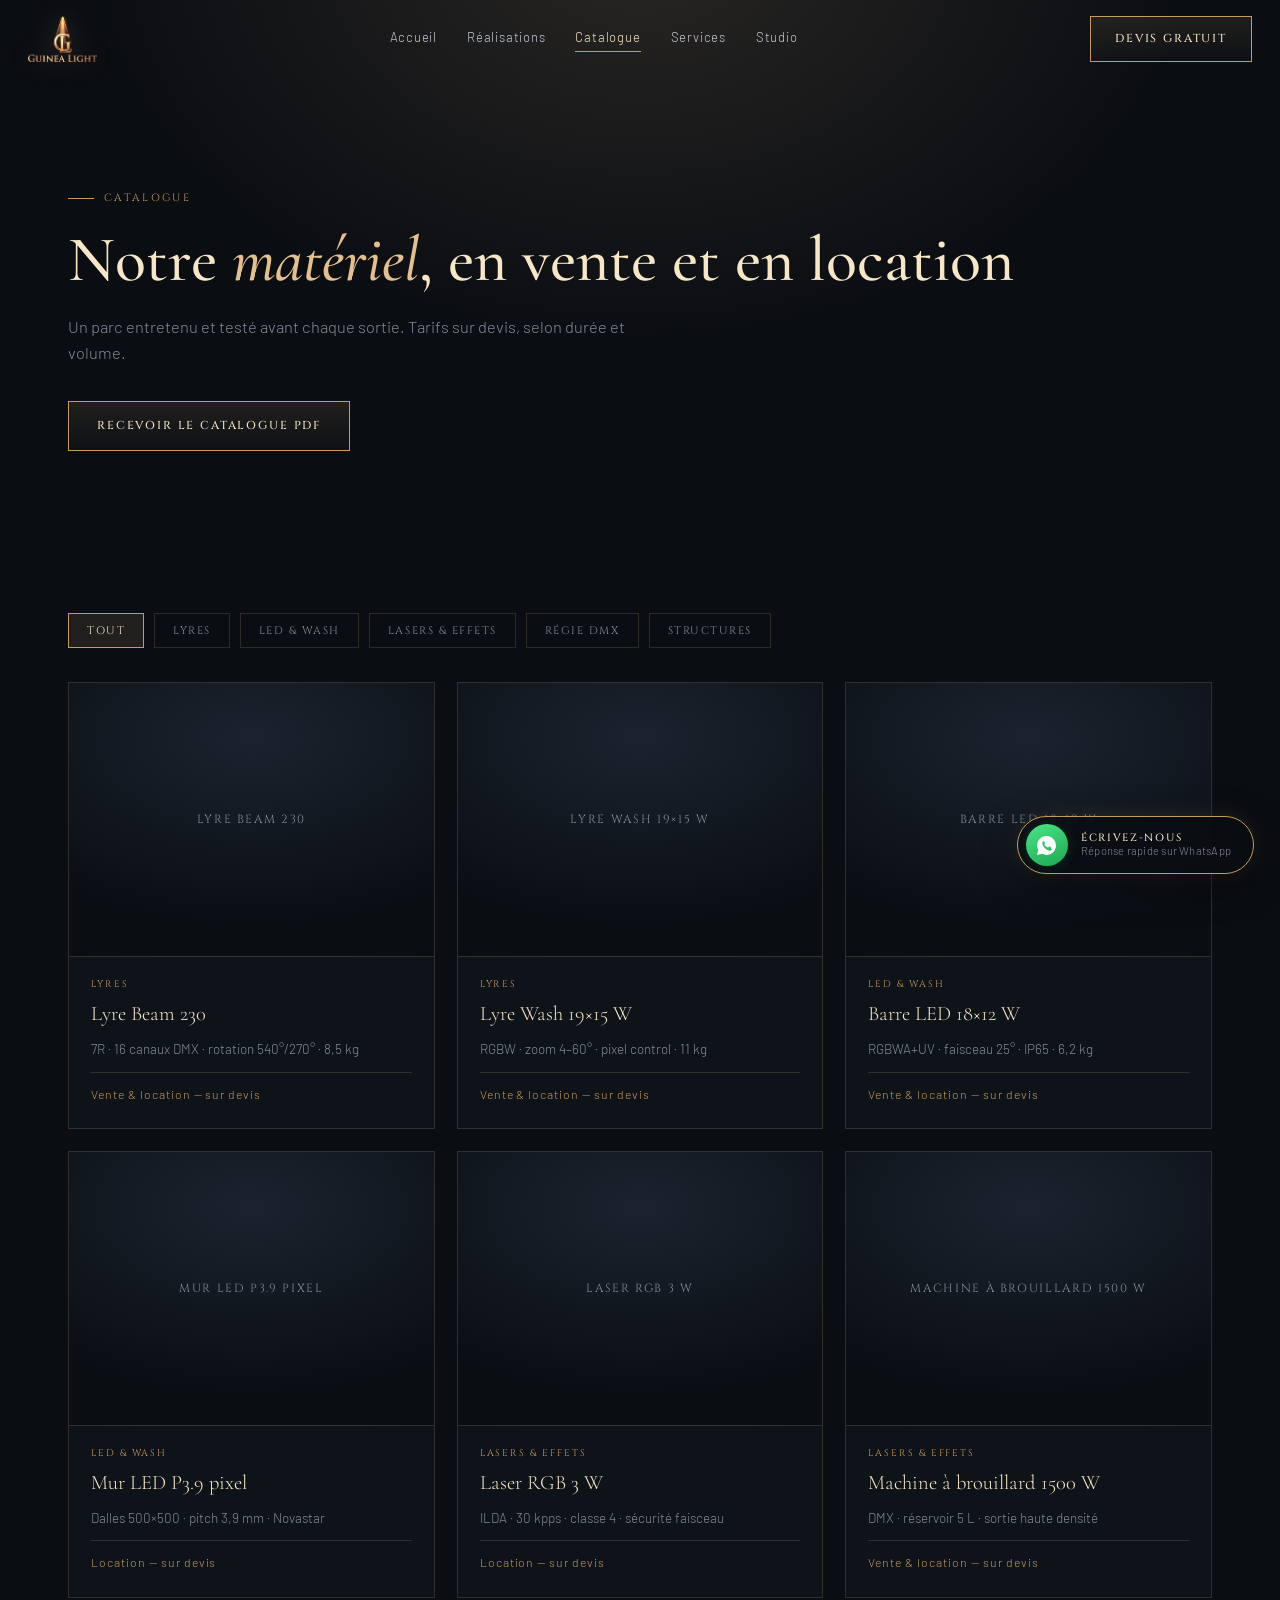
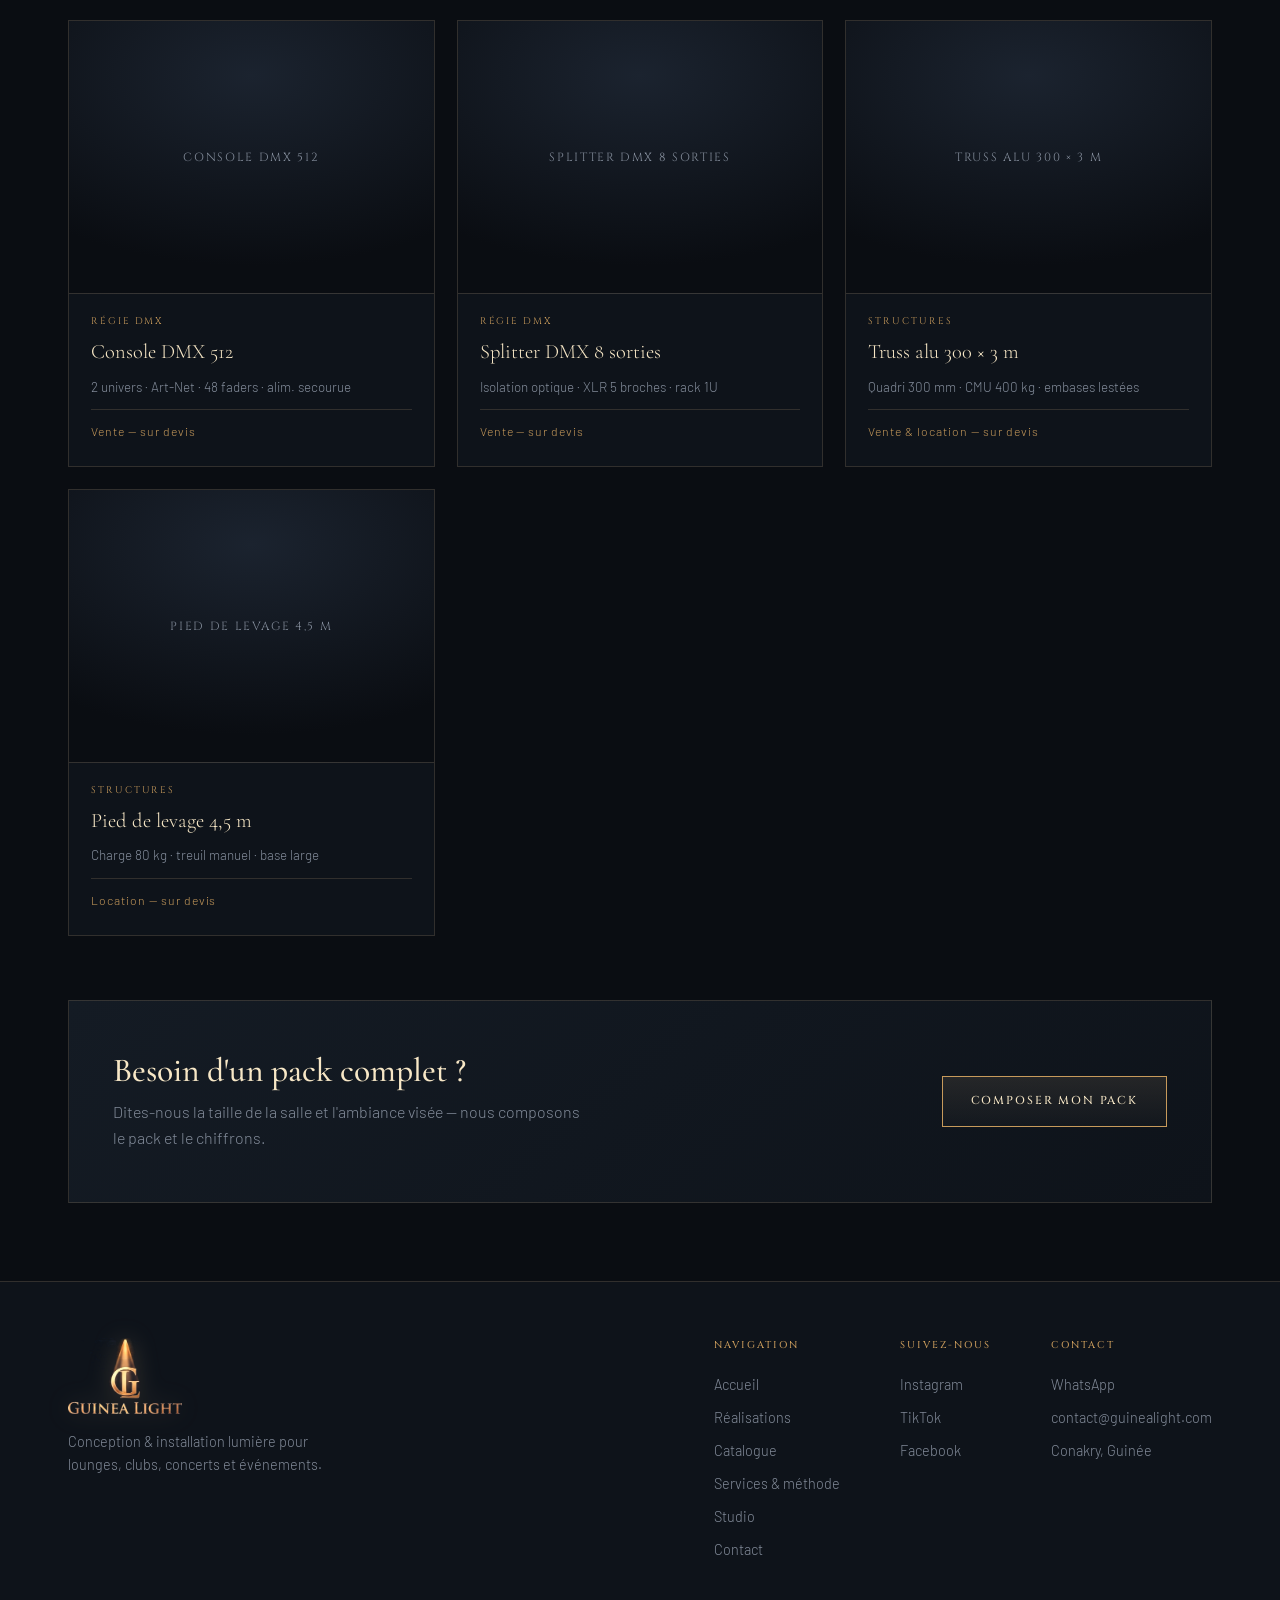
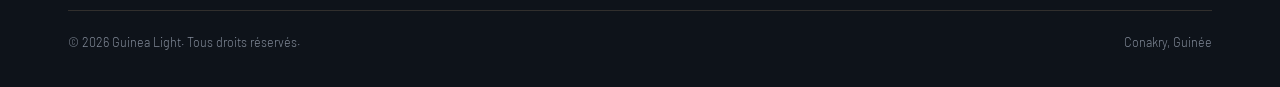
==== catalogue/index.html @ 9bc9014d "Build the six-page site from the GL-* design mockup Replaces the single scrolling page with the mult" ====
<!DOCTYPE html>
<html lang="fr">
<head>
<meta charset="UTF-8" />
<meta name="viewport" content="width=device-width, initial-scale=1.0" />
<title>Catalogue matériel lumière — vente &amp; location | Guinea Light</title>
<meta name="description" content="Lyres, barres LED, murs LED pixel, lasers, machines à effets, consoles DMX et structures — en vente et en location à Conakry. Tarifs sur devis." />
<link rel="canonical" href="https://www.guinealight.com/catalogue/" />
<meta name="robots" content="index, follow, max-image-preview:large, max-snippet:-1, max-video-preview:-1" />
<meta name="theme-color" content="#0A0D12" />
<meta name="author" content="Guinea Light" />
<link rel="icon" href="/favicon.ico" sizes="any" />
<link rel="icon" type="image/png" sizes="32x32" href="/favicon-32x32.png" />
<link rel="icon" type="image/png" sizes="16x16" href="/favicon-16x16.png" />
<link rel="apple-touch-icon" sizes="180x180" href="/apple-touch-icon.png" />
<link rel="manifest" href="/site.webmanifest" />
<meta property="og:type" content="website" />
<meta property="og:site_name" content="Guinea Light" />
<meta property="og:locale" content="fr_FR" />
<meta property="og:url" content="https://www.guinealight.com/catalogue/" />
<meta property="og:title" content="Catalogue matériel lumière — vente &amp; location | Guinea Light" />
<meta property="og:description" content="Lyres, barres LED, murs LED pixel, lasers, machines à effets, consoles DMX et structures — en vente et en location à Conakry. Tarifs sur devis." />
<meta property="og:image" content="https://www.guinealight.com/og-image.jpg" />
<meta property="og:image:width" content="1200" />
<meta property="og:image:height" content="630" />
<meta property="og:image:alt" content="Logo Guinea Light — monogramme GL doré sous un faisceau de lumière" />
<meta name="twitter:card" content="summary_large_image" />
<meta name="twitter:title" content="Catalogue matériel lumière — vente &amp; location | Guinea Light" />
<meta name="twitter:description" content="Lyres, barres LED, murs LED pixel, lasers, machines à effets, consoles DMX et structures — en vente et en location à Conakry. Tarifs sur devis." />
<meta name="twitter:image" content="https://www.guinealight.com/og-image.jpg" />
<link rel="preconnect" href="https://fonts.googleapis.com" />
<link rel="preconnect" href="https://fonts.gstatic.com" crossorigin />
<link href="https://fonts.googleapis.com/css2?family=Cinzel:wght@400;500;600&family=Cormorant+Garamond:ital,wght@0,400;0,500;0,600;1,400;1,500&family=Barlow:wght@300;400;500;600&display=swap" rel="stylesheet" />
<link rel="stylesheet" href="/assets/site.css" />
<script type="application/ld+json">
{
  "@context": "https://schema.org",
  "@type": "BreadcrumbList",
  "itemListElement": [
    {
      "@type": "ListItem",
      "position": 1,
      "name": "Accueil",
      "item": "https://www.guinealight.com/"
    },
    {
      "@type": "ListItem",
      "position": 2,
      "name": "Catalogue",
      "item": "https://www.guinealight.com/catalogue/"
    }
  ]
}
</script>
</head>
<body>
<header id="hdr">
  <a class="brand" href="/" aria-label="Guinea Light — accueil">
    <img src="/logo-full.png" alt="" width="69" height="46" />
  </a>
  <nav class="links"><a href="/">Accueil</a><a href="/realisations/">Réalisations</a><a href="/catalogue/" aria-current="page">Catalogue</a><a href="/services/">Services</a><a href="/studio/">Studio</a></nav>
  <a class="nav-cta" href="/contact/">Devis gratuit</a>
  <button class="burger" id="burger" type="button" aria-label="Ouvrir le menu" aria-expanded="false" aria-controls="drawer">
    <svg viewBox="0 0 24 24" fill="none" stroke="currentColor" stroke-width="1.6"><path d="M3 6h18M3 12h18M3 18h18"/></svg>
  </button>
</header>
<div class="drawer" id="drawer">
  <button class="drawer__close" id="drawer-close" type="button" aria-label="Fermer le menu">
    <svg viewBox="0 0 24 24" fill="none" stroke="currentColor" stroke-width="1.6"><path d="M6 6l12 12M18 6L6 18"/></svg>
  </button>
  <a href="/">Accueil</a><a href="/realisations/">Réalisations</a><a href="/catalogue/">Catalogue</a><a href="/services/">Services</a><a href="/studio/">Studio</a><a href="/contact/">Contact</a>
  <a class="btn" href="/contact/">Devis gratuit</a>
</div>
<section class="phero"><div class="wrap"><div class="phero__row">
  <div>
    <div class="eyebrow"><i></i><span>Catalogue</span></div>
    <h1 class="display">Notre <em>matériel</em>, en vente et en location</h1>
    <p class="lede">Un parc entretenu et testé avant chaque sortie. Tarifs sur devis, selon durée et volume.</p>
  </div>
  <a class="btn" href="/contact/">Recevoir le catalogue PDF</a>
</div></div></section>

<section class="sec sec--tight"><div class="wrap">
  <div class="chips" data-filter-for="prod-grid"><button class="chip" type="button" data-key="all" aria-pressed="true">Tout</button><button class="chip" type="button" data-key="lyre" aria-pressed="false">Lyres</button><button class="chip" type="button" data-key="led" aria-pressed="false">LED &amp; wash</button><button class="chip" type="button" data-key="laser" aria-pressed="false">Lasers &amp; effets</button><button class="chip" type="button" data-key="dmx" aria-pressed="false">Régie DMX</button><button class="chip" type="button" data-key="truss" aria-pressed="false">Structures</button></div>
  <div class="grid-prod" id="prod-grid"><article class="prod" data-type="lyre"><div class="prod__img">Lyre Beam 230</div><div class="prod__meta"><div class="prod__cat">Lyres</div><div class="prod__name">Lyre Beam 230</div><div class="prod__specs">7R · 16 canaux DMX · rotation 540°/270° · 8,5 kg</div><div class="prod__mode">Vente &amp; location — sur devis</div></div></article><article class="prod" data-type="lyre"><div class="prod__img">Lyre Wash 19×15 W</div><div class="prod__meta"><div class="prod__cat">Lyres</div><div class="prod__name">Lyre Wash 19×15 W</div><div class="prod__specs">RGBW · zoom 4–60° · pixel control · 11 kg</div><div class="prod__mode">Vente &amp; location — sur devis</div></div></article><article class="prod" data-type="led"><div class="prod__img">Barre LED 18×12 W</div><div class="prod__meta"><div class="prod__cat">LED &amp; wash</div><div class="prod__name">Barre LED 18×12 W</div><div class="prod__specs">RGBWA+UV · faisceau 25° · IP65 · 6,2 kg</div><div class="prod__mode">Vente &amp; location — sur devis</div></div></article><article class="prod" data-type="led"><div class="prod__img">Mur LED P3.9 pixel</div><div class="prod__meta"><div class="prod__cat">LED &amp; wash</div><div class="prod__name">Mur LED P3.9 pixel</div><div class="prod__specs">Dalles 500×500 · pitch 3,9 mm · Novastar</div><div class="prod__mode">Location — sur devis</div></div></article><article class="prod" data-type="laser"><div class="prod__img">Laser RGB 3 W</div><div class="prod__meta"><div class="prod__cat">Lasers &amp; effets</div><div class="prod__name">Laser RGB 3 W</div><div class="prod__specs">ILDA · 30 kpps · classe 4 · sécurité faisceau</div><div class="prod__mode">Location — sur devis</div></div></article><article class="prod" data-type="laser"><div class="prod__img">Machine à brouillard 1500 W</div><div class="prod__meta"><div class="prod__cat">Lasers &amp; effets</div><div class="prod__name">Machine à brouillard 1500 W</div><div class="prod__specs">DMX · réservoir 5 L · sortie haute densité</div><div class="prod__mode">Vente &amp; location — sur devis</div></div></article><article class="prod" data-type="dmx"><div class="prod__img">Console DMX 512</div><div class="prod__meta"><div class="prod__cat">Régie DMX</div><div class="prod__name">Console DMX 512</div><div class="prod__specs">2 univers · Art-Net · 48 faders · alim. secourue</div><div class="prod__mode">Vente — sur devis</div></div></article><article class="prod" data-type="dmx"><div class="prod__img">Splitter DMX 8 sorties</div><div class="prod__meta"><div class="prod__cat">Régie DMX</div><div class="prod__name">Splitter DMX 8 sorties</div><div class="prod__specs">Isolation optique · XLR 5 broches · rack 1U</div><div class="prod__mode">Vente — sur devis</div></div></article><article class="prod" data-type="truss"><div class="prod__img">Truss alu 300 × 3 m</div><div class="prod__meta"><div class="prod__cat">Structures</div><div class="prod__name">Truss alu 300 × 3 m</div><div class="prod__specs">Quadri 300 mm · CMU 400 kg · embases lestées</div><div class="prod__mode">Vente &amp; location — sur devis</div></div></article><article class="prod" data-type="truss"><div class="prod__img">Pied de levage 4,5 m</div><div class="prod__meta"><div class="prod__cat">Structures</div><div class="prod__name">Pied de levage 4,5 m</div><div class="prod__specs">Charge 80 kg · treuil manuel · base large</div><div class="prod__mode">Location — sur devis</div></div></article></div>
  <div class="cta" data-reveal>
    <div>
      <h2 class="display">Besoin d'un pack complet ?</h2>
      <p>Dites-nous la taille de la salle et l'ambiance visée — nous composons le pack et le chiffrons.</p>
    </div>
    <a class="btn" href="/contact/">Composer mon pack</a>
  </div>
</div></section>
<footer>
  <div class="wrap">
    <div class="foot">
      <div>
        <a class="brand" href="/"><img src="/logo-full.png" alt="Guinea Light" width="114" height="76" loading="lazy" /></a>
        <p class="tag">Conception &amp; installation lumière pour lounges, clubs, concerts et événements.</p>
      </div>
      <div class="foot__links">
        <div class="foot__col"><h4>Navigation</h4><a href="/">Accueil</a><a href="/realisations/">Réalisations</a><a href="/catalogue/">Catalogue</a><a href="/services/">Services &amp; méthode</a><a href="/studio/">Studio</a><a href="/contact/">Contact</a></div>
        <div class="foot__col"><h4>Suivez-nous</h4>
          <!-- TODO: real profile URLs -->
          <span>Instagram</span><span>TikTok</span><span>Facebook</span>
        </div>
        <div class="foot__col"><h4>Contact</h4>
          <a href="https://wa.me/224600000000" target="_blank" rel="noopener">WhatsApp</a>
          <a href="mailto:contact@guinealight.com">contact@guinealight.com</a>
          <span>Conakry, Guinée</span>
        </div>
      </div>
    </div>
    <div class="copyright">
      <span>© <span id="yr">2026</span> Guinea Light. Tous droits réservés.</span>
      <span>Conakry, Guinée</span>
    </div>
  </div>
</footer>
<a class="wa" href="https://wa.me/224600000000?text=Bonjour%20Guinea%20Light%2C%20je%20souhaite%20un%20devis%20pour%20mon%20lieu."
   target="_blank" rel="noopener" aria-label="Écrire à Guinea Light sur WhatsApp">
  <span class="wa__halo"></span>
  <span class="wa__icon"><svg viewBox="0 0 24 24" width="23" height="23" fill="#fff" aria-hidden="true"><path d="M12.04 2C6.6 2 2.2 6.4 2.2 11.84c0 1.74.46 3.44 1.32 4.94L2 22l5.36-1.4a9.84 9.84 0 0 0 4.68 1.2h.01c5.43 0 9.84-4.4 9.84-9.84C21.89 6.4 17.48 2 12.04 2Zm5.75 14.02c-.24.68-1.42 1.3-1.96 1.35-.5.05-.96.07-1.66-.18-2.27-.83-4.5-2.62-5.9-5.24-.5-.94-.7-1.7-.66-2.36.04-.62.5-1.62 1.02-1.9.2-.1.42-.13.62-.1.2.02.36.06.5.36.18.4.63 1.55.68 1.66.06.12.1.26.02.42-.08.16-.15.26-.3.42l-.22.26c-.12.14-.16.25-.07.42.4.78.94 1.44 1.62 2 .55.46 1.13.8 1.79 1.06.18.07.31.05.44-.09.12-.14.5-.6.64-.8.13-.2.27-.24.44-.17.18.06 1.42.66 1.66.78.24.12.4.18.46.28.06.1.06.6-.12 1.13Z"/></svg></span>
  <span class="wa__txt"><b>Écrivez-nous</b><span>Réponse rapide sur WhatsApp</span></span>
</a>
<script src="/assets/site.js" defer></script>
</body>
</html>
---- assets/site.css ----
/* ===== Guinea Light — shared stylesheet ===== */
:root{
  --ink:#0A0D12; --ink-2:#0E131A; --ink-3:#141B24;
  --line:rgba(228,192,141,.16);
  --gold:#E4C08D; --gold-deep:#C79A5B; --gold-hi:#F7E7C6;
  --text:#C6CCD6; --muted:#828B99;
  --serif:"Cormorant Garamond",Georgia,serif;
  --roman:"Cinzel",Georgia,serif;
  --sans:"Barlow",-apple-system,system-ui,sans-serif;
  --maxw:1200px;
}
*{box-sizing:border-box;margin:0;padding:0}
html{scroll-behavior:smooth;overflow-x:hidden}
body{background:var(--ink);color:var(--text);font-family:var(--sans);font-weight:300;line-height:1.6;-webkit-font-smoothing:antialiased;overflow-x:hidden}
a{color:inherit;text-decoration:none}
img{max-width:100%;display:block}
::selection{background:var(--gold-deep);color:var(--ink)}
.wrap{max-width:var(--maxw);margin:0 auto;padding:0 28px}
.display{font-family:var(--serif);font-weight:500;line-height:1.08;color:var(--gold-hi)}
.display em{font-style:italic;color:var(--gold)}
.lede{color:var(--muted);font-size:1.03rem;max-width:60ch}
.eyebrow{display:flex;align-items:center;gap:10px;font-family:var(--roman);font-size:.66rem;letter-spacing:.22em;text-transform:uppercase;color:var(--gold-deep);margin-bottom:18px}
.eyebrow i{width:26px;height:1px;background:var(--gold-deep);display:block}
.btn{display:inline-flex;align-items:center;gap:10px;font-family:var(--roman);font-weight:500;letter-spacing:.16em;text-transform:uppercase;font-size:.72rem;padding:15px 28px;border:1px solid var(--gold-deep);color:var(--gold-hi);background:linear-gradient(180deg,rgba(228,192,141,.10),rgba(228,192,141,.02));cursor:pointer;transition:.35s cubic-bezier(.2,.7,.2,1)}
.btn:hover{background:var(--gold);color:var(--ink);box-shadow:0 0 32px rgba(228,192,141,.28)}
.btn--ghost{background:transparent;border-color:var(--line)}
.btn--ghost:hover{border-color:var(--gold-deep);background:rgba(228,192,141,.06);color:var(--gold-hi);box-shadow:none}
.link-more{font-family:var(--roman);font-size:.72rem;letter-spacing:.14em;text-transform:uppercase;color:var(--gold);white-space:nowrap;transition:.3s}
.link-more:hover{color:var(--gold-hi)}
section{position:relative}
.sec{padding:110px 0}
.sec--tight{padding:78px 0}
.sec-head{display:flex;justify-content:space-between;align-items:flex-end;gap:30px;flex-wrap:wrap;margin-bottom:52px}
.sec-head h2{font-size:clamp(1.9rem,3.6vw,2.9rem)}

/* ---------- header ---------- */
header{position:fixed;top:0;left:0;right:0;z-index:60;display:flex;align-items:center;justify-content:space-between;gap:20px;padding:16px 28px;transition:.4s ease;border-bottom:1px solid transparent}
header.scrolled{background:rgba(10,13,18,.82);backdrop-filter:blur(14px);border-bottom-color:var(--line);padding:10px 28px}
.brand{display:flex;align-items:center;gap:12px}
.brand img{height:46px;width:auto;filter:drop-shadow(0 0 12px rgba(228,192,141,.3))}
.links{display:flex;gap:30px;align-items:center}
.links a{font-size:.82rem;letter-spacing:.06em;padding-bottom:3px;border-bottom:1px solid transparent;transition:.3s}
.links a:hover{color:var(--gold-hi)}
.links a[aria-current="page"]{color:var(--gold-hi);border-bottom-color:var(--gold-deep)}
.nav-cta{font-family:var(--roman);font-weight:500;letter-spacing:.16em;text-transform:uppercase;font-size:.72rem;padding:13px 24px;border:1px solid var(--gold-deep);color:var(--gold-hi);background:linear-gradient(180deg,rgba(228,192,141,.10),rgba(228,192,141,.02));transition:.35s cubic-bezier(.2,.7,.2,1)}
.nav-cta:hover{background:var(--gold);color:var(--ink);box-shadow:0 0 32px rgba(228,192,141,.28)}
.burger{display:none;background:none;border:0;color:var(--gold-hi);cursor:pointer;padding:8px}
.burger svg{width:26px;height:26px}
.drawer{position:fixed;inset:0;z-index:90;background:rgba(10,13,18,.97);backdrop-filter:blur(18px);display:flex;flex-direction:column;align-items:center;justify-content:center;gap:6px;opacity:0;pointer-events:none;transition:.35s}
.drawer.open{opacity:1;pointer-events:auto}
.drawer a{font-family:var(--serif);font-size:1.9rem;color:var(--gold-hi);padding:12px 0}
.drawer .btn{margin-top:22px;font-size:.72rem}
.drawer__close{position:absolute;top:22px;right:24px;background:none;border:0;color:var(--gold-hi);cursor:pointer;padding:8px}
.drawer__close svg{width:26px;height:26px}

/* ---------- page hero (inner pages) ---------- */
.phero{padding:190px 0 84px;position:relative;overflow:hidden}
.phero::before{content:"";position:absolute;inset:0;background:radial-gradient(70% 120% at 50% -10%,rgba(228,192,141,.14),transparent 62%);pointer-events:none}
.phero .wrap{position:relative}
.phero h1{font-size:clamp(2.3rem,5.4vw,4rem);margin-bottom:20px}
.phero .lede{max-width:66ch}
.phero__row{display:flex;justify-content:space-between;align-items:flex-end;gap:34px;flex-wrap:wrap}

/* ---------- home hero ---------- */
.hero{min-height:100svh;display:flex;align-items:center;justify-content:center;text-align:center;position:relative;overflow:hidden;padding:130px 0 90px}
.hero__spot{position:absolute;inset:0;pointer-events:none;transition:background .3s}
.hero__glow{position:absolute;inset:0;background:radial-gradient(58% 80% at 50% 0,rgba(228,192,141,.20),transparent 60%);pointer-events:none}
.hero .wrap{position:relative;z-index:2}
.hero__logo{width:min(430px,74vw);margin:0 auto 6px;filter:drop-shadow(0 14px 60px rgba(228,192,141,.22))}
.hero__kicker{display:block;font-family:var(--roman);font-size:.68rem;letter-spacing:.3em;text-transform:uppercase;color:var(--gold-deep);margin:14px 0 8px}
.hero h1{font-size:clamp(2.5rem,6.4vw,5rem);margin:14px 0 20px}
.hero .lede{margin:0 auto;max-width:56ch}
.hero__cta{display:flex;gap:16px;justify-content:center;flex-wrap:wrap;margin-top:38px}
.scroll-hint{position:absolute;bottom:30px;left:50%;transform:translateX(-50%);font-family:var(--roman);font-size:.6rem;letter-spacing:.24em;text-transform:uppercase;color:var(--muted);display:flex;flex-direction:column;align-items:center;gap:10px;z-index:2}
.scroll-hint i{width:1px;height:42px;background:linear-gradient(var(--gold-deep),transparent);display:block}

/* ---------- marquee ---------- */
.marquee{border-block:1px solid var(--line);background:var(--ink-2);overflow:hidden;padding:16px 0}
.marquee__track{display:flex;gap:26px;width:max-content;animation:gl-scroll 34s linear infinite;font-family:var(--roman);font-size:.72rem;letter-spacing:.2em;text-transform:uppercase;color:var(--muted)}
.marquee__track span{white-space:nowrap}
.marquee__track b{color:var(--gold-deep);font-weight:400}
@keyframes gl-scroll{to{transform:translateX(-50%)}}

/* ---------- pull quote ---------- */
.quote{padding:96px 0;text-align:center}
.quote p{font-family:var(--serif);font-size:clamp(1.5rem,3.2vw,2.35rem);line-height:1.34;color:var(--gold-hi);max-width:22ch;margin:0 auto}
.quote em{font-style:italic;color:var(--gold)}

/* ---------- project cards ---------- */
.grid-proj{display:grid;grid-template-columns:repeat(auto-fill,minmax(300px,1fr));gap:22px}
.proj{display:block;border:1px solid var(--line);background:var(--ink-2);overflow:hidden;transition:.4s cubic-bezier(.2,.7,.2,1)}
.proj:hover{transform:translateY(-5px);border-color:var(--gold-deep);box-shadow:0 24px 60px -24px rgba(0,0,0,.9)}
.proj__scene{position:relative;aspect-ratio:4/3;overflow:hidden;background:radial-gradient(120% 80% at 50% 110%,#161d27,#080b10)}
.proj__beam,.proj__pool{position:absolute;mix-blend-mode:screen;pointer-events:none}
.proj__beam{top:-8%;left:50%;width:150%;height:150%;transform:translateX(-50%);filter:blur(5px);opacity:.6}
.proj__pool{left:50%;bottom:-30%;width:120%;height:80%;transform:translateX(-50%);filter:blur(14px);opacity:.55}
.proj__meta{padding:20px 22px 24px;border-top:1px solid var(--line)}
.proj__cat{font-family:var(--roman);font-size:.62rem;letter-spacing:.2em;text-transform:uppercase;color:var(--gold-deep)}
.proj__name{font-family:var(--serif);font-size:1.42rem;color:var(--gold-hi);margin:6px 0 2px}
.proj__loc{font-size:.84rem;color:var(--muted)}

/* ---------- filter chips ---------- */
.chips{display:flex;gap:10px;flex-wrap:wrap;margin-bottom:34px}
.chip{font-family:var(--roman);font-size:.68rem;letter-spacing:.14em;text-transform:uppercase;padding:9px 18px;background:transparent;border:1px solid var(--line);color:var(--muted);cursor:pointer;transition:.3s}
.chip:hover{border-color:var(--gold-deep);color:var(--gold-hi)}
.chip[aria-pressed="true"]{border-color:var(--gold-deep);background:rgba(228,192,141,.10);color:var(--gold-hi)}
.note{font-size:.8rem;color:var(--muted);margin-top:26px;font-style:italic}

/* ---------- services / steps ---------- */
.grid-svc{display:grid;grid-template-columns:repeat(auto-fit,minmax(290px,1fr));gap:1px;background:var(--line);border:1px solid var(--line)}
.svc{background:var(--ink);padding:38px 30px 42px;position:relative;transition:.4s}
.svc:hover{background:var(--ink-2)}
.svc__n{font-family:var(--roman);font-size:.68rem;letter-spacing:.2em;color:var(--gold-deep);margin-bottom:16px}
.svc h3{font-family:var(--serif);font-size:1.5rem;font-weight:500;color:var(--gold-hi);margin-bottom:10px}
.svc p{font-size:.92rem;color:var(--muted)}
.grid-step{display:grid;grid-template-columns:repeat(auto-fit,minmax(230px,1fr));gap:30px}
.step{position:relative;padding-top:26px;border-top:1px solid var(--line)}
.step__n{font-family:var(--roman);font-size:.66rem;letter-spacing:.2em;color:var(--gold-deep);margin-bottom:12px}
.step h3{font-family:var(--serif);font-size:1.3rem;font-weight:500;color:var(--gold-hi);margin-bottom:8px}
.step p{font-size:.9rem;color:var(--muted)}

/* ---------- product cards ---------- */
.grid-prod{display:grid;grid-template-columns:repeat(auto-fill,minmax(270px,1fr));gap:22px}
.prod{border:1px solid var(--line);background:var(--ink-2);overflow:hidden;transition:.4s cubic-bezier(.2,.7,.2,1)}
.prod:hover{transform:translateY(-4px);border-color:var(--gold-deep)}
.prod__img{aspect-ratio:4/3;display:flex;align-items:center;justify-content:center;background:radial-gradient(90% 70% at 50% 20%,#1b232f,#0a0d12);border-bottom:1px solid var(--line);color:var(--muted);font-size:.74rem;letter-spacing:.14em;text-transform:uppercase;font-family:var(--roman);text-align:center;padding:16px}
.prod__meta{padding:20px 22px 24px}
.prod__cat{font-family:var(--roman);font-size:.6rem;letter-spacing:.2em;text-transform:uppercase;color:var(--gold-deep)}
.prod__name{font-family:var(--serif);font-size:1.28rem;color:var(--gold-hi);margin:6px 0 8px}
.prod__specs{font-size:.84rem;color:var(--muted);line-height:1.55}
.prod__mode{margin-top:12px;padding-top:12px;border-top:1px solid var(--line);font-size:.76rem;letter-spacing:.08em;color:var(--gold-deep)}

/* ---------- stats ---------- */
.stats{border-block:1px solid var(--line);background:var(--ink-2);padding:54px 0}
.stats__row{display:grid;grid-template-columns:repeat(auto-fit,minmax(170px,1fr));gap:34px;text-align:center}
.stats b{display:block;font-family:var(--serif);font-size:clamp(2rem,4.4vw,3rem);color:var(--gold);font-weight:500;line-height:1}
.stats span{display:block;margin-top:8px;font-size:.78rem;letter-spacing:.1em;text-transform:uppercase;color:var(--muted)}

/* ---------- studio / testimonials ---------- */
.about{display:grid;grid-template-columns:1.1fr .9fr;gap:56px;align-items:start}
.about p{margin-bottom:18px;color:var(--muted)}
.about h2{font-size:clamp(1.7rem,3.2vw,2.5rem);margin-bottom:24px}
.ph{border:1px solid var(--line);background:radial-gradient(90% 70% at 50% 20%,#1b232f,#0a0d12);display:flex;align-items:center;justify-content:center;text-align:center;padding:24px;color:var(--muted);font-size:.78rem;font-family:var(--roman);letter-spacing:.12em;text-transform:uppercase}
.ph--portrait{aspect-ratio:3/4}
.ph--circle{aspect-ratio:1;border-radius:50%;width:52px;height:52px;flex:0 0 52px;padding:0;font-size:.5rem}
.grid-testi{display:grid;grid-template-columns:repeat(auto-fit,minmax(290px,1fr));gap:22px}
.testi{border:1px solid var(--line);background:var(--ink-2);padding:32px 28px}
.testi blockquote{font-family:var(--serif);font-size:1.18rem;line-height:1.5;color:var(--gold-hi);margin-bottom:22px}
.testi figcaption{display:flex;align-items:center;gap:14px}
.testi__name{color:var(--gold-hi);font-size:.94rem}
.testi__role{font-size:.8rem;color:var(--muted)}

/* ---------- CTA band ---------- */
.cta{border:1px solid var(--line);background:linear-gradient(140deg,var(--ink-3),var(--ink-2));padding:52px 44px;display:flex;justify-content:space-between;align-items:center;gap:34px;flex-wrap:wrap;margin-top:64px}
.cta h2{font-size:clamp(1.5rem,2.8vw,2.1rem)}
.cta p{color:var(--muted);margin-top:10px;max-width:52ch}
.cta--center{text-align:center;justify-content:center;flex-direction:column;padding:74px 44px}
.cta--center p{margin-inline:auto}

/* ---------- contact ---------- */
.contact-grid{display:grid;grid-template-columns:1fr 1fr;gap:60px;align-items:start}
.cinfo{display:flex;flex-direction:column;gap:2px;margin:32px 0 24px}
.cinfo a,.cinfo div{display:flex;flex-direction:column;gap:3px;padding:14px 0;border-bottom:1px solid var(--line);transition:.3s}
.cinfo a:hover{color:var(--gold-hi)}
.cinfo b{font-family:var(--roman);font-size:.6rem;letter-spacing:.2em;text-transform:uppercase;color:var(--gold-deep);font-weight:500}
.form{border:1px solid var(--line);background:var(--ink-2);padding:36px 32px}
.field{margin-bottom:20px}
.field label{display:block;font-family:var(--roman);font-size:.62rem;letter-spacing:.18em;text-transform:uppercase;color:var(--gold-deep);margin-bottom:8px}
.field input,.field select,.field textarea{width:100%;background:var(--ink);border:1px solid var(--line);color:var(--text);font-family:var(--sans);font-weight:300;font-size:.94rem;padding:13px 15px;transition:.3s}
.field input:focus,.field select:focus,.field textarea:focus{outline:none;border-color:var(--gold-deep)}
.field textarea{min-height:130px;resize:vertical}

/* ---------- footer ---------- */
footer{border-top:1px solid var(--line);padding:56px 0 34px;background:var(--ink-2)}
.foot{display:flex;justify-content:space-between;align-items:flex-start;gap:40px;flex-wrap:wrap}
.foot .brand img{height:76px}
.foot .tag{color:var(--muted);font-size:.9rem;max-width:280px;margin-top:16px}
.foot__links{display:flex;gap:60px;flex-wrap:wrap}
.foot__col h4{font-family:var(--roman);font-size:.62rem;letter-spacing:.2em;text-transform:uppercase;color:var(--gold-deep);margin-bottom:14px;font-weight:500}
.foot__col a,.foot__col span{display:block;font-size:.9rem;color:var(--muted);padding:5px 0;transition:.3s}
.foot__col a:hover{color:var(--gold-hi)}
.copyright{margin-top:44px;padding-top:22px;border-top:1px solid var(--line);display:flex;justify-content:space-between;flex-wrap:wrap;gap:12px;font-size:.78rem;color:var(--muted)}

/* ---------- whatsapp fab ---------- */
.wa{position:fixed;right:26px;bottom:26px;z-index:80;display:inline-flex;align-items:center;gap:13px;height:58px;padding:0 22px 0 8px;border:1px solid var(--gold-deep);border-radius:999px;background:rgba(10,13,18,.82);backdrop-filter:blur(12px);box-shadow:0 10px 40px -8px rgba(0,0,0,.8),0 0 26px -8px rgba(228,192,141,.3);transition:transform .4s cubic-bezier(.2,.7,.2,1),border-color .35s,box-shadow .35s}
.wa:hover{transform:translateY(-3px);border-color:var(--gold);box-shadow:0 14px 44px -6px rgba(0,0,0,.85),0 0 46px -4px rgba(228,192,141,.5)}
.wa__halo{position:absolute;left:8px;top:8px;width:42px;height:42px;border-radius:50%;background:radial-gradient(circle,rgba(37,211,102,.55),transparent 70%);filter:blur(8px);animation:gl-wa-halo 3.4s ease-in-out infinite;pointer-events:none}
@keyframes gl-wa-halo{0%,100%{opacity:.3;transform:scale(1)}50%{opacity:.65;transform:scale(1.18)}}
.wa__icon{position:relative;width:42px;height:42px;flex:0 0 42px;border-radius:50%;display:flex;align-items:center;justify-content:center;background:linear-gradient(155deg,#4AE585,#1DA851)}
.wa__txt{display:flex;flex-direction:column;line-height:1.15}
.wa__txt b{font-family:var(--roman);font-weight:500;font-size:.66rem;letter-spacing:.16em;text-transform:uppercase;color:var(--gold-hi)}
.wa__txt span{font-size:.7rem;color:var(--muted);letter-spacing:.02em}

/* ---------- reveal ---------- */
[data-reveal]{opacity:0;transform:translateY(22px);transition:opacity .9s cubic-bezier(.2,.7,.2,1),transform .9s cubic-bezier(.2,.7,.2,1)}
[data-reveal].in{opacity:1;transform:none}

/* ---------- responsive ---------- */
@media(max-width:980px){
  .about{grid-template-columns:1fr;gap:38px}
  .contact-grid{grid-template-columns:1fr;gap:40px}
}
@media(max-width:820px){
  .links,.nav-cta{display:none}
  .burger{display:block}
  .sec{padding:78px 0}
  .phero{padding:150px 0 62px}
  .cta{padding:38px 28px}
  .wa__txt{display:none}
  .wa{padding:0 8px;gap:0}
  .brand img{height:38px}
  .foot__links{gap:36px}
}
@media(max-width:560px){
  .wrap{padding:0 20px}
  .hero__cta{flex-direction:column;align-items:stretch}
  .hero__cta .btn{justify-content:center}
  .form{padding:26px 20px}
  .svc{padding:30px 24px 34px}
  .foot__links{gap:28px}
  .copyright{flex-direction:column;gap:6px}
}
@media(prefers-reduced-motion:reduce){
  *{animation:none!important;transition:none!important;scroll-behavior:auto!important}
  [data-reveal]{opacity:1;transform:none}
}
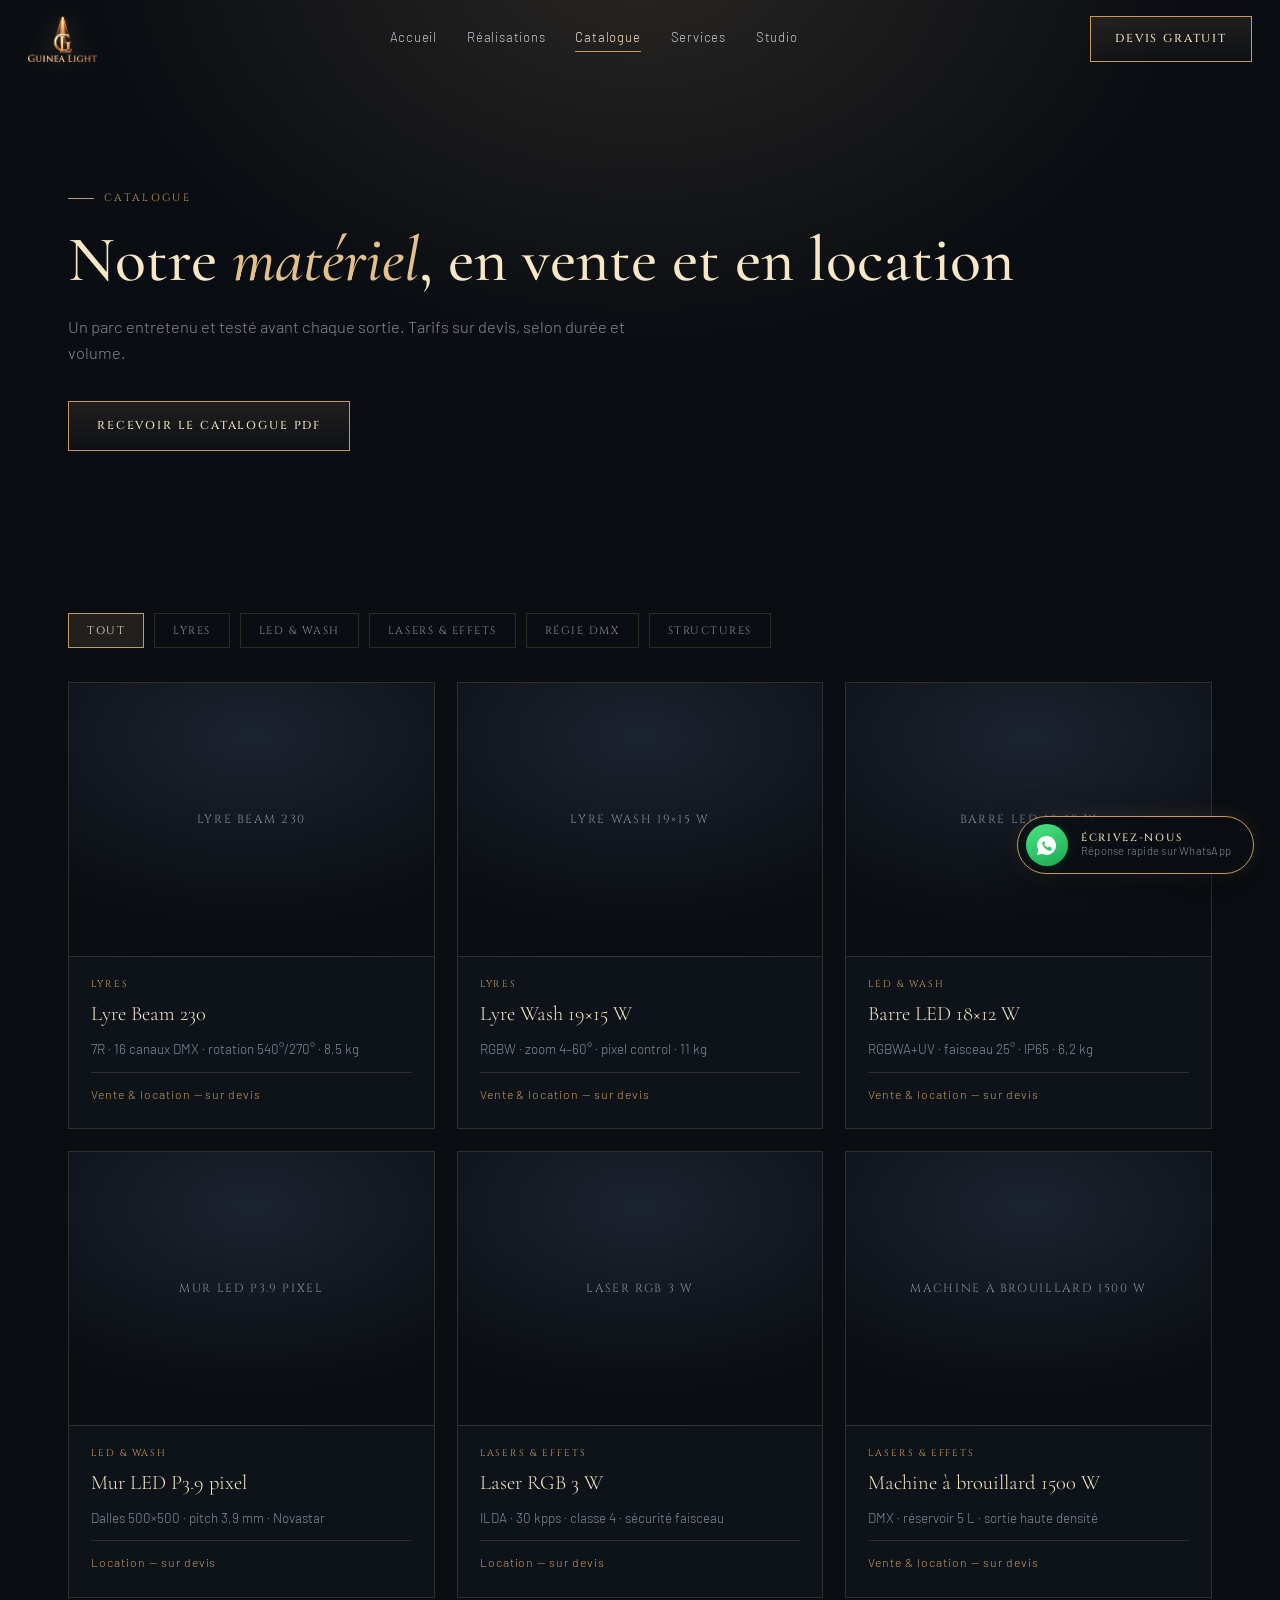
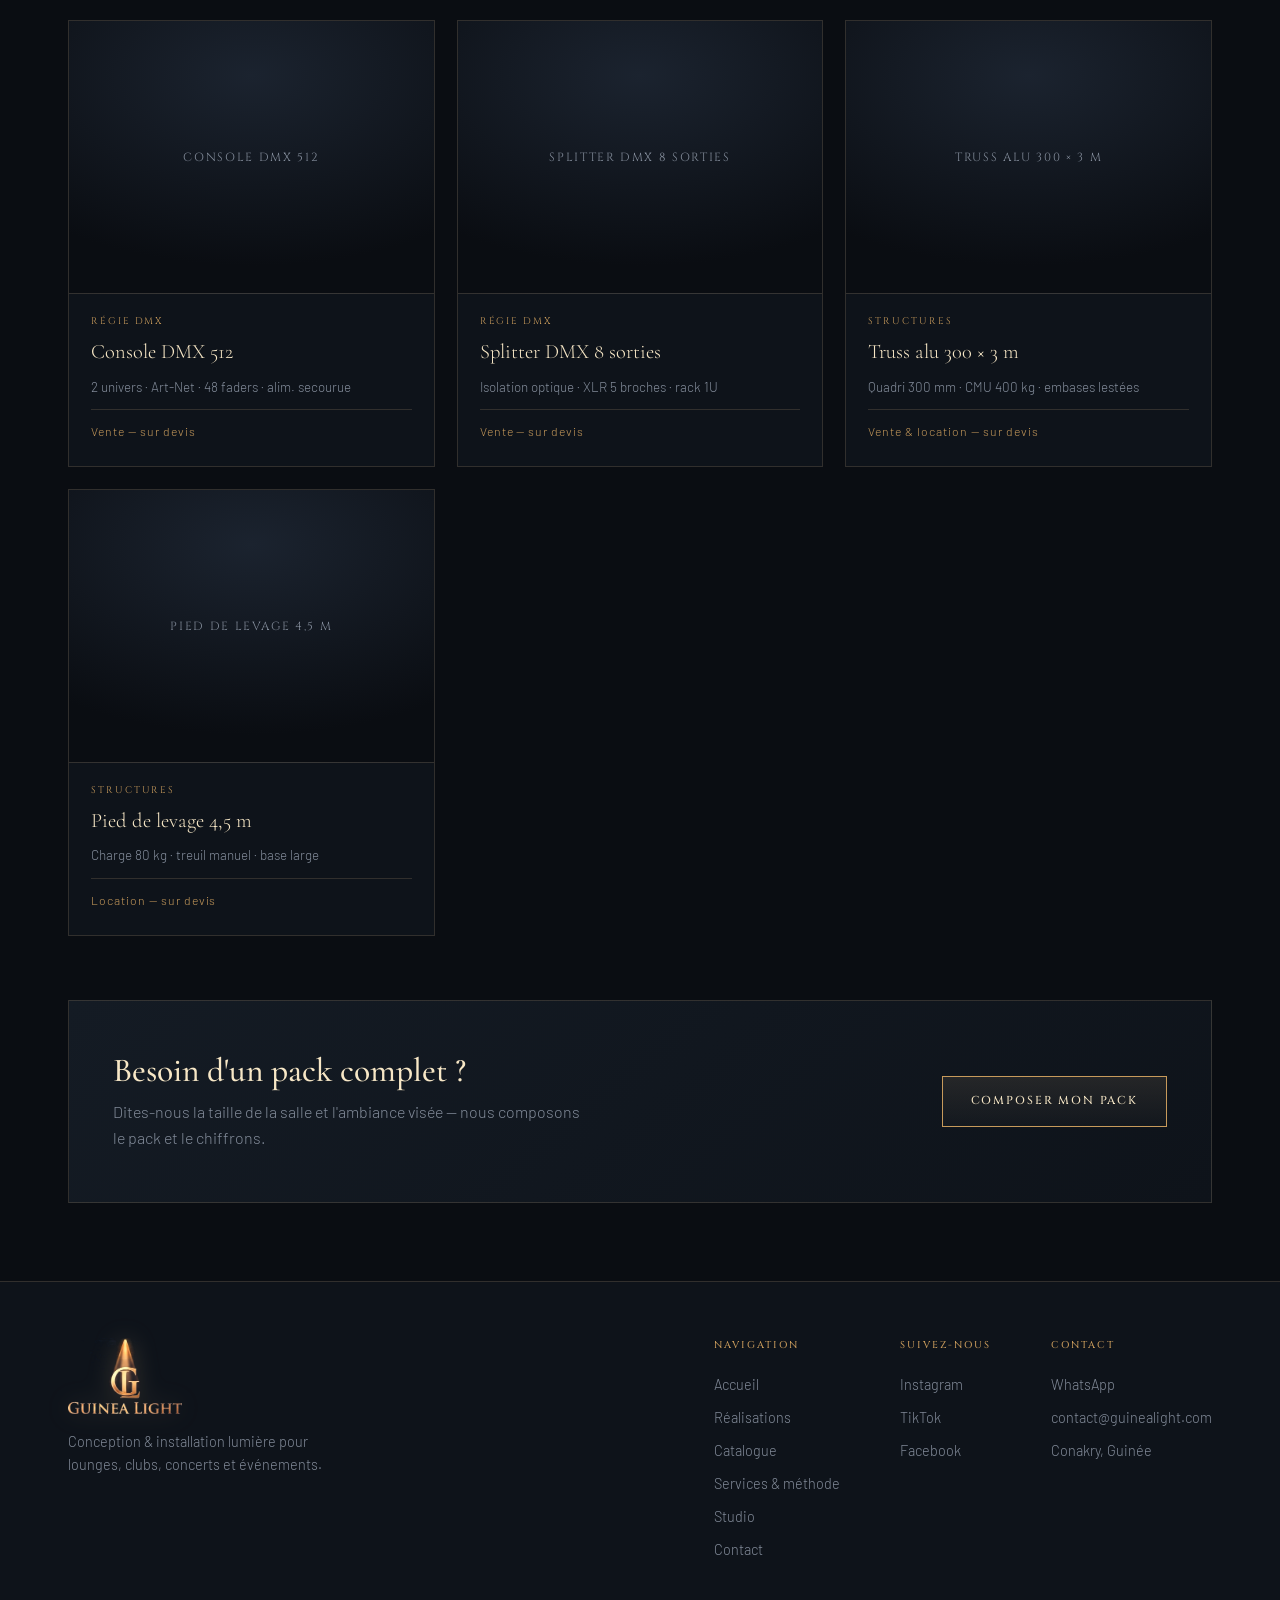
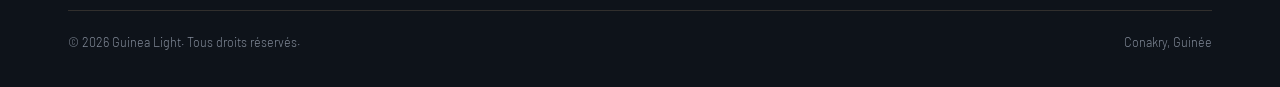
==== commit 768eb886: "Sharpen photos on mobile and bring the pages to life Images: the single 800px thumbnail was being up" ====
--- a/catalogue/index.html
+++ b/catalogue/index.html
@@ -1,6 +1,7 @@
 <!DOCTYPE html>
 <html lang="fr">
 <head>
+<script>document.documentElement.className+=" js";setTimeout(function(){var d=document.documentElement;if(!window.__glReady)d.className=d.className.replace(" js","")},2500)</script><!-- .js gates the reveal animations; if site.js never boots, the class is dropped so content is never left invisible -->
 <meta charset="UTF-8" />
 <meta name="viewport" content="width=device-width, initial-scale=1.0" />
 <title>Catalogue matériel lumière — vente &amp; location | Guinea Light</title>
@@ -82,7 +83,7 @@
 
 <section class="sec sec--tight"><div class="wrap">
   <div class="chips" data-filter-for="prod-grid"><button class="chip" type="button" data-key="all" aria-pressed="true">Tout</button><button class="chip" type="button" data-key="lyre" aria-pressed="false">Lyres</button><button class="chip" type="button" data-key="led" aria-pressed="false">LED &amp; wash</button><button class="chip" type="button" data-key="laser" aria-pressed="false">Lasers &amp; effets</button><button class="chip" type="button" data-key="dmx" aria-pressed="false">Régie DMX</button><button class="chip" type="button" data-key="truss" aria-pressed="false">Structures</button></div>
-  <div class="grid-prod" id="prod-grid"><article class="prod" data-type="lyre"><div class="prod__img">Lyre Beam 230</div><div class="prod__meta"><div class="prod__cat">Lyres</div><div class="prod__name">Lyre Beam 230</div><div class="prod__specs">7R · 16 canaux DMX · rotation 540°/270° · 8,5 kg</div><div class="prod__mode">Vente &amp; location — sur devis</div></div></article><article class="prod" data-type="lyre"><div class="prod__img">Lyre Wash 19×15 W</div><div class="prod__meta"><div class="prod__cat">Lyres</div><div class="prod__name">Lyre Wash 19×15 W</div><div class="prod__specs">RGBW · zoom 4–60° · pixel control · 11 kg</div><div class="prod__mode">Vente &amp; location — sur devis</div></div></article><article class="prod" data-type="led"><div class="prod__img">Barre LED 18×12 W</div><div class="prod__meta"><div class="prod__cat">LED &amp; wash</div><div class="prod__name">Barre LED 18×12 W</div><div class="prod__specs">RGBWA+UV · faisceau 25° · IP65 · 6,2 kg</div><div class="prod__mode">Vente &amp; location — sur devis</div></div></article><article class="prod" data-type="led"><div class="prod__img">Mur LED P3.9 pixel</div><div class="prod__meta"><div class="prod__cat">LED &amp; wash</div><div class="prod__name">Mur LED P3.9 pixel</div><div class="prod__specs">Dalles 500×500 · pitch 3,9 mm · Novastar</div><div class="prod__mode">Location — sur devis</div></div></article><article class="prod" data-type="laser"><div class="prod__img">Laser RGB 3 W</div><div class="prod__meta"><div class="prod__cat">Lasers &amp; effets</div><div class="prod__name">Laser RGB 3 W</div><div class="prod__specs">ILDA · 30 kpps · classe 4 · sécurité faisceau</div><div class="prod__mode">Location — sur devis</div></div></article><article class="prod" data-type="laser"><div class="prod__img">Machine à brouillard 1500 W</div><div class="prod__meta"><div class="prod__cat">Lasers &amp; effets</div><div class="prod__name">Machine à brouillard 1500 W</div><div class="prod__specs">DMX · réservoir 5 L · sortie haute densité</div><div class="prod__mode">Vente &amp; location — sur devis</div></div></article><article class="prod" data-type="dmx"><div class="prod__img">Console DMX 512</div><div class="prod__meta"><div class="prod__cat">Régie DMX</div><div class="prod__name">Console DMX 512</div><div class="prod__specs">2 univers · Art-Net · 48 faders · alim. secourue</div><div class="prod__mode">Vente — sur devis</div></div></article><article class="prod" data-type="dmx"><div class="prod__img">Splitter DMX 8 sorties</div><div class="prod__meta"><div class="prod__cat">Régie DMX</div><div class="prod__name">Splitter DMX 8 sorties</div><div class="prod__specs">Isolation optique · XLR 5 broches · rack 1U</div><div class="prod__mode">Vente — sur devis</div></div></article><article class="prod" data-type="truss"><div class="prod__img">Truss alu 300 × 3 m</div><div class="prod__meta"><div class="prod__cat">Structures</div><div class="prod__name">Truss alu 300 × 3 m</div><div class="prod__specs">Quadri 300 mm · CMU 400 kg · embases lestées</div><div class="prod__mode">Vente &amp; location — sur devis</div></div></article><article class="prod" data-type="truss"><div class="prod__img">Pied de levage 4,5 m</div><div class="prod__meta"><div class="prod__cat">Structures</div><div class="prod__name">Pied de levage 4,5 m</div><div class="prod__specs">Charge 80 kg · treuil manuel · base large</div><div class="prod__mode">Location — sur devis</div></div></article></div>
+  <div class="grid-prod stagger" id="prod-grid"><article class="prod" data-type="lyre"><div class="prod__img">Lyre Beam 230</div><div class="prod__meta"><div class="prod__cat">Lyres</div><div class="prod__name">Lyre Beam 230</div><div class="prod__specs">7R · 16 canaux DMX · rotation 540°/270° · 8,5 kg</div><div class="prod__mode">Vente &amp; location — sur devis</div></div></article><article class="prod" data-type="lyre"><div class="prod__img">Lyre Wash 19×15 W</div><div class="prod__meta"><div class="prod__cat">Lyres</div><div class="prod__name">Lyre Wash 19×15 W</div><div class="prod__specs">RGBW · zoom 4–60° · pixel control · 11 kg</div><div class="prod__mode">Vente &amp; location — sur devis</div></div></article><article class="prod" data-type="led"><div class="prod__img">Barre LED 18×12 W</div><div class="prod__meta"><div class="prod__cat">LED &amp; wash</div><div class="prod__name">Barre LED 18×12 W</div><div class="prod__specs">RGBWA+UV · faisceau 25° · IP65 · 6,2 kg</div><div class="prod__mode">Vente &amp; location — sur devis</div></div></article><article class="prod" data-type="led"><div class="prod__img">Mur LED P3.9 pixel</div><div class="prod__meta"><div class="prod__cat">LED &amp; wash</div><div class="prod__name">Mur LED P3.9 pixel</div><div class="prod__specs">Dalles 500×500 · pitch 3,9 mm · Novastar</div><div class="prod__mode">Location — sur devis</div></div></article><article class="prod" data-type="laser"><div class="prod__img">Laser RGB 3 W</div><div class="prod__meta"><div class="prod__cat">Lasers &amp; effets</div><div class="prod__name">Laser RGB 3 W</div><div class="prod__specs">ILDA · 30 kpps · classe 4 · sécurité faisceau</div><div class="prod__mode">Location — sur devis</div></div></article><article class="prod" data-type="laser"><div class="prod__img">Machine à brouillard 1500 W</div><div class="prod__meta"><div class="prod__cat">Lasers &amp; effets</div><div class="prod__name">Machine à brouillard 1500 W</div><div class="prod__specs">DMX · réservoir 5 L · sortie haute densité</div><div class="prod__mode">Vente &amp; location — sur devis</div></div></article><article class="prod" data-type="dmx"><div class="prod__img">Console DMX 512</div><div class="prod__meta"><div class="prod__cat">Régie DMX</div><div class="prod__name">Console DMX 512</div><div class="prod__specs">2 univers · Art-Net · 48 faders · alim. secourue</div><div class="prod__mode">Vente — sur devis</div></div></article><article class="prod" data-type="dmx"><div class="prod__img">Splitter DMX 8 sorties</div><div class="prod__meta"><div class="prod__cat">Régie DMX</div><div class="prod__name">Splitter DMX 8 sorties</div><div class="prod__specs">Isolation optique · XLR 5 broches · rack 1U</div><div class="prod__mode">Vente — sur devis</div></div></article><article class="prod" data-type="truss"><div class="prod__img">Truss alu 300 × 3 m</div><div class="prod__meta"><div class="prod__cat">Structures</div><div class="prod__name">Truss alu 300 × 3 m</div><div class="prod__specs">Quadri 300 mm · CMU 400 kg · embases lestées</div><div class="prod__mode">Vente &amp; location — sur devis</div></div></article><article class="prod" data-type="truss"><div class="prod__img">Pied de levage 4,5 m</div><div class="prod__meta"><div class="prod__cat">Structures</div><div class="prod__name">Pied de levage 4,5 m</div><div class="prod__specs">Charge 80 kg · treuil manuel · base large</div><div class="prod__mode">Location — sur devis</div></div></article></div>
   <div class="cta" data-reveal>
     <div>
       <h2 class="display">Besoin d'un pack complet ?</h2>
--- a/assets/site.css
+++ b/assets/site.css
@@ -99,6 +99,37 @@
 .proj__name{font-family:var(--serif);font-size:1.42rem;color:var(--gold-hi);margin:6px 0 2px}
 .proj__loc{font-size:.84rem;color:var(--muted)}
 
+/* ---------- photo teaser cards (home) ---------- */
+.proj__shot{aspect-ratio:4/3;overflow:hidden;background:var(--ink-3)}
+.proj__shot img{width:100%;height:100%;object-fit:cover;transition:transform .6s cubic-bezier(.2,.7,.2,1)}
+.proj:hover .proj__shot img{transform:scale(1.04)}
+
+/* ---------- venue galleries (réalisations) ---------- */
+.venue{margin-bottom:86px;scroll-margin-top:110px}
+.venue:last-of-type{margin-bottom:0}
+.venue__head{display:flex;justify-content:space-between;align-items:flex-end;gap:28px;flex-wrap:wrap;margin-bottom:26px}
+.venue__head h2{font-size:clamp(1.7rem,3.2vw,2.5rem);margin-bottom:10px}
+.venue__n{font-family:var(--roman);font-size:.66rem;letter-spacing:.18em;text-transform:uppercase;color:var(--gold-deep);white-space:nowrap}
+.gal{columns:3;column-gap:14px}
+.gal__i{display:block;width:100%;margin:0 0 14px;padding:0;border:1px solid var(--line);background:none;cursor:zoom-in;break-inside:avoid;overflow:hidden;transition:border-color .35s}
+.gal__i:hover{border-color:var(--gold-deep)}
+.gal__i img{width:100%;height:auto;transition:transform .6s cubic-bezier(.2,.7,.2,1)}
+.gal__i:hover img{transform:scale(1.03)}
+@media(max-width:900px){.gal{columns:2}}
+@media(max-width:560px){.gal{columns:1}}
+
+/* ---------- lightbox ---------- */
+.lightbox{position:fixed;inset:0;z-index:120;background:rgba(6,8,11,.96);backdrop-filter:blur(10px);display:flex;align-items:center;justify-content:center;padding:5vh 6vw}
+.lightbox[hidden]{display:none}   /* author .lightbox rule would otherwise beat the UA [hidden] rule */
+.lightbox img{max-width:100%;max-height:88vh;width:auto;height:auto;object-fit:contain;border:1px solid var(--line)}
+.lightbox__close,.lightbox__nav{position:absolute;background:none;border:0;color:var(--gold-hi);cursor:pointer;line-height:1;transition:.3s;padding:14px}
+.lightbox__close{top:14px;right:20px;font-size:2.4rem}
+.lightbox__nav{top:50%;transform:translateY(-50%);font-size:3.4rem}
+.lightbox__nav--prev{left:8px}
+.lightbox__nav--next{right:8px}
+.lightbox__close:hover,.lightbox__nav:hover{color:var(--gold)}
+.lightbox__cap{position:absolute;left:0;right:0;bottom:16px;text-align:center;font-size:.82rem;color:var(--muted);padding:0 20px}
+
 /* ---------- filter chips ---------- */
 .chips{display:flex;gap:10px;flex-wrap:wrap;margin-bottom:34px}
 .chip{font-family:var(--roman);font-size:.68rem;letter-spacing:.14em;text-transform:uppercase;padding:9px 18px;background:transparent;border:1px solid var(--line);color:var(--muted);cursor:pointer;transition:.3s}
@@ -192,8 +223,28 @@
 .wa__txt span{font-size:.7rem;color:var(--muted);letter-spacing:.02em}
 
 /* ---------- reveal ---------- */
-[data-reveal]{opacity:0;transform:translateY(22px);transition:opacity .9s cubic-bezier(.2,.7,.2,1),transform .9s cubic-bezier(.2,.7,.2,1)}
-[data-reveal].in{opacity:1;transform:none}
+.js [data-reveal]{opacity:0;transform:translateY(22px);transition:opacity .9s cubic-bezier(.2,.7,.2,1),transform .9s cubic-bezier(.2,.7,.2,1)}
+.js [data-reveal].in{opacity:1;transform:none}
+/* grid children cascade in rather than landing as one block */
+.js .stagger > *{opacity:0;transform:translateY(18px);transition:opacity .7s cubic-bezier(.2,.7,.2,1),transform .7s cubic-bezier(.2,.7,.2,1),border-color .35s}
+.js .stagger.in > *{opacity:1;transform:none}
+
+/* ---------- motion ---------- */
+.hero__glow{animation:gl-breathe 9s ease-in-out infinite}
+@keyframes gl-breathe{0%,100%{opacity:.72;transform:scale(1)}50%{opacity:1;transform:scale(1.06)}}
+.hero__logo{animation:gl-float 8s ease-in-out infinite}
+@keyframes gl-float{0%,100%{transform:translateY(0)}50%{transform:translateY(-9px)}}
+.scroll-hint i{animation:gl-drop 2.6s ease-in-out infinite;transform-origin:top}
+@keyframes gl-drop{0%,100%{transform:scaleY(.35);opacity:.35}50%{transform:scaleY(1);opacity:1}}
+/* light sweeps across a button on hover */
+.btn{position:relative;overflow:hidden}
+.btn::after{content:"";position:absolute;top:0;left:-130%;width:60%;height:100%;background:linear-gradient(100deg,transparent,rgba(247,231,198,.22),transparent);transform:skewX(-18deg);transition:left .75s cubic-bezier(.2,.7,.2,1);pointer-events:none}
+.btn:hover::after{left:140%}
+.links a{position:relative}
+.links a:not([aria-current])::after{content:"";position:absolute;left:0;right:100%;bottom:-1px;height:1px;background:var(--gold-deep);transition:right .35s cubic-bezier(.2,.7,.2,1)}
+.links a:not([aria-current]):hover::after{right:0}
+.gal__i:hover img{transform:scale(1.05);filter:brightness(1.08)}
+.stats b{transition:color .4s}
 
 /* ---------- responsive ---------- */
 @media(max-width:980px){
@@ -203,13 +254,23 @@
 @media(max-width:820px){
   .links,.nav-cta{display:none}
   .burger{display:block}
-  .sec{padding:78px 0}
-  .phero{padding:150px 0 62px}
-  .cta{padding:38px 28px}
+  .sec{padding:62px 0}
+  .sec--tight{padding:44px 0}
+  .phero{padding:132px 0 34px}
+  .cta{padding:38px 28px;margin-top:44px}
   .wa__txt{display:none}
   .wa{padding:0 8px;gap:0}
   .brand img{height:38px}
   .foot__links{gap:36px}
+  .venue{margin-bottom:58px}
+  .venue__head{margin-bottom:20px}
+  /* one scrollable row beats a ragged two-line wrap on a phone */
+  .chips{flex-wrap:nowrap;overflow-x:auto;scrollbar-width:none;-webkit-overflow-scrolling:touch;
+         margin-inline:-20px;padding-inline:20px;margin-bottom:24px}
+  .chips::-webkit-scrollbar{display:none}
+  .chip{flex:0 0 auto}
+  /* keep the last cards clear of the floating WhatsApp button */
+  footer{padding-bottom:96px}
 }
 @media(max-width:560px){
   .wrap{padding:0 20px}
@@ -222,5 +283,5 @@
 }
 @media(prefers-reduced-motion:reduce){
   *{animation:none!important;transition:none!important;scroll-behavior:auto!important}
-  [data-reveal]{opacity:1;transform:none}
-}
+  [data-reveal],.stagger > *{opacity:1!important;transform:none!important}
+}
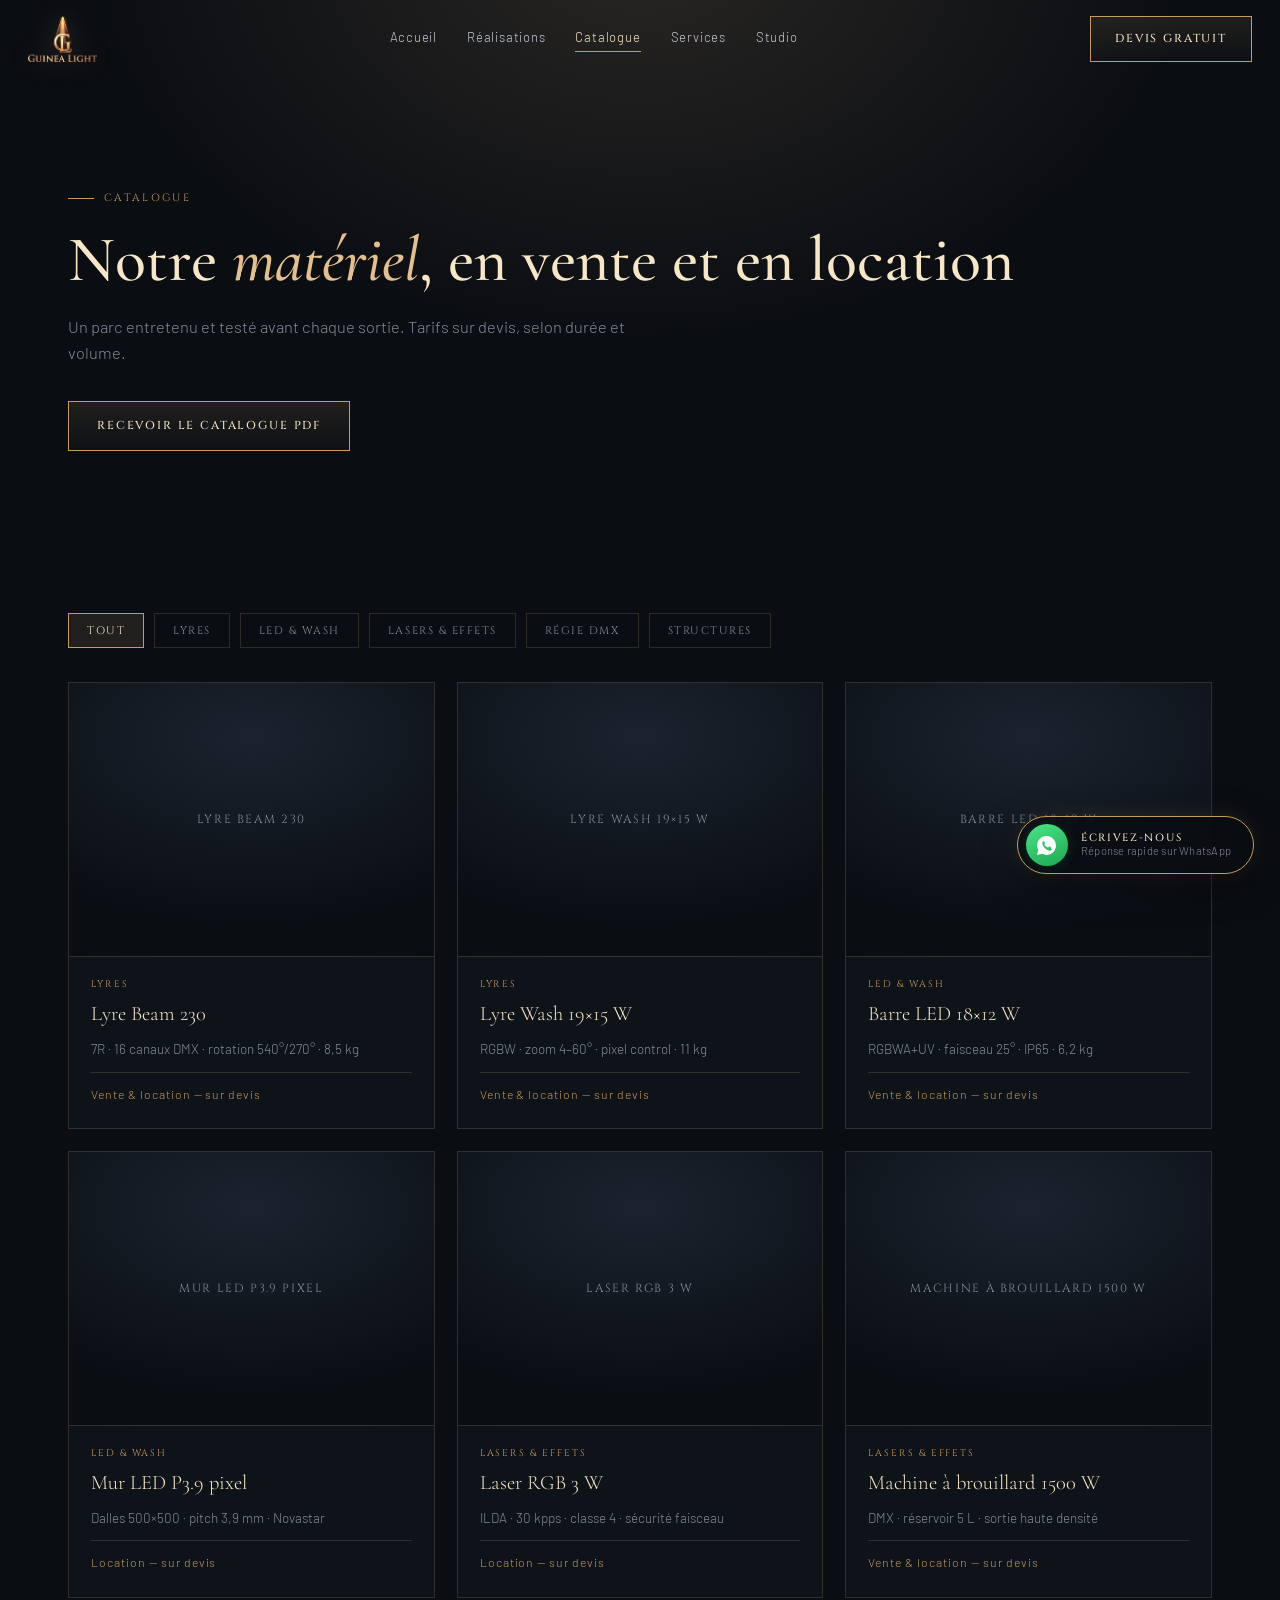
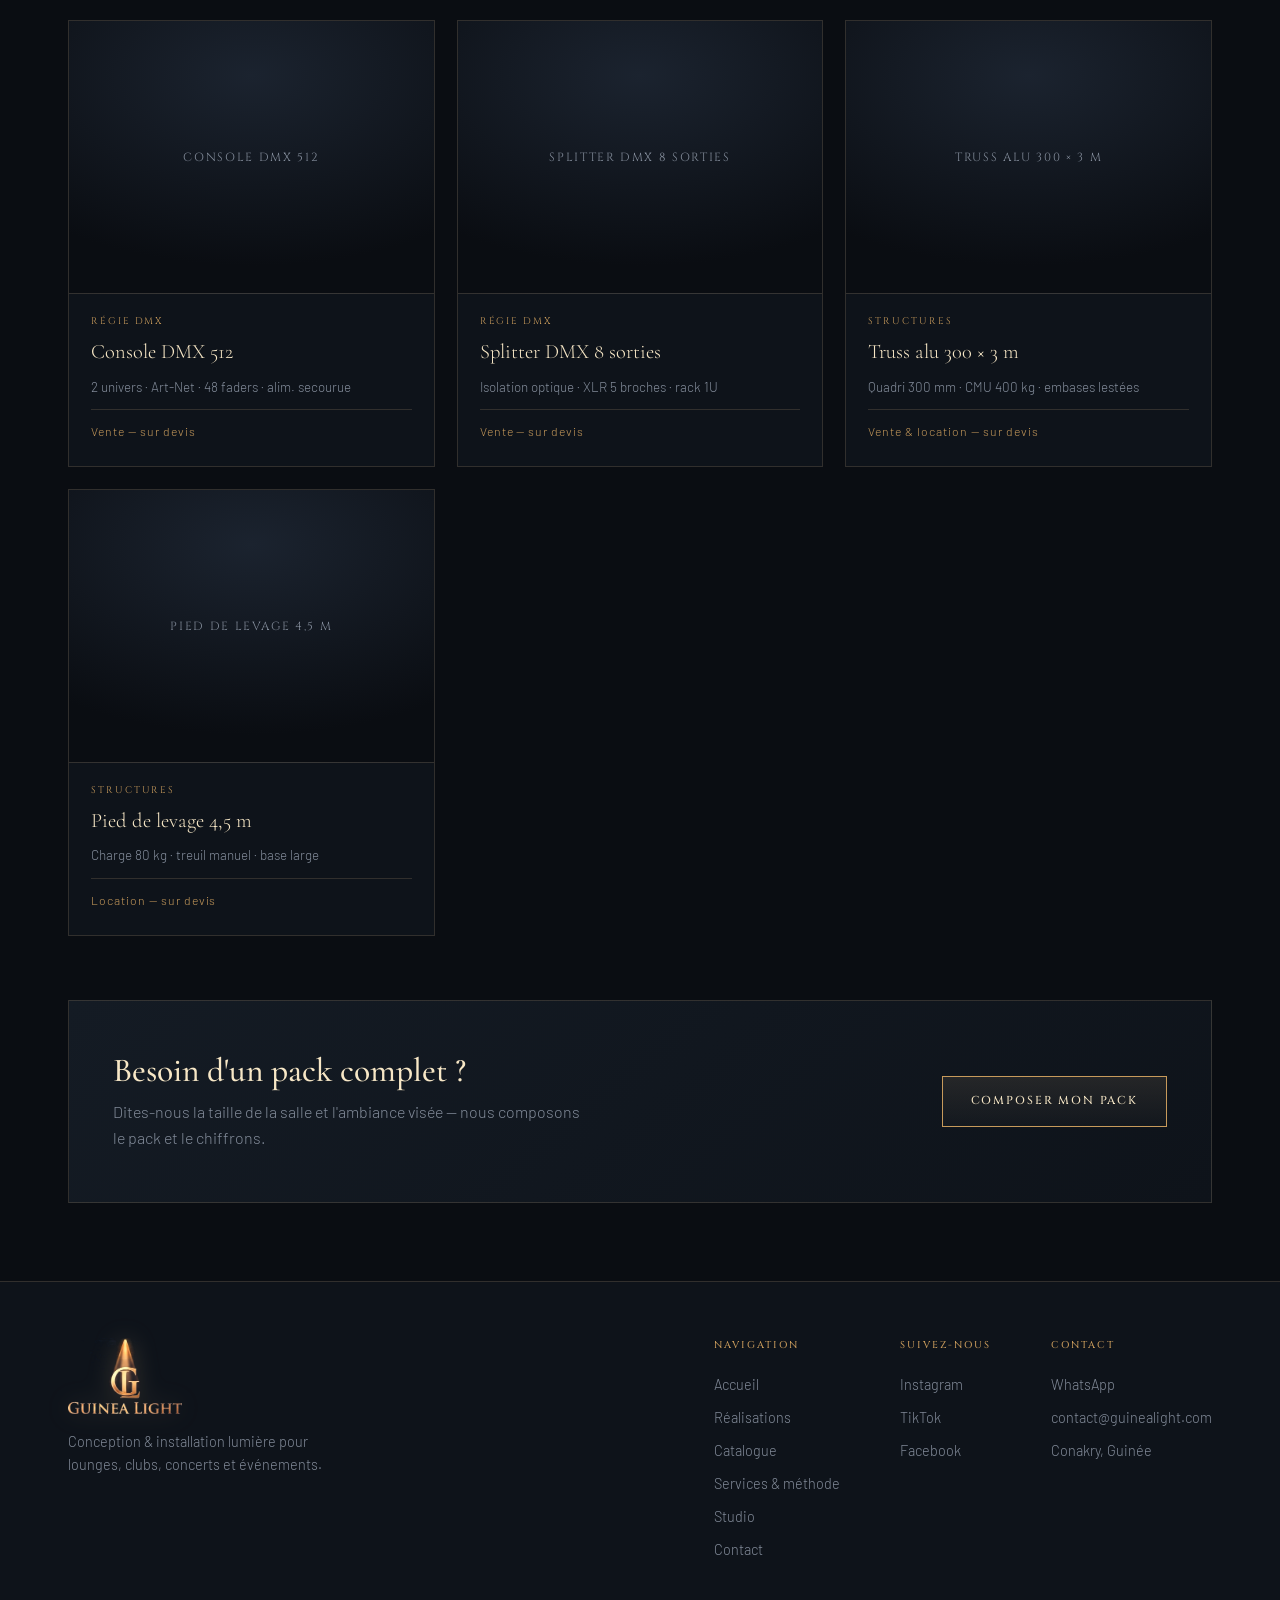
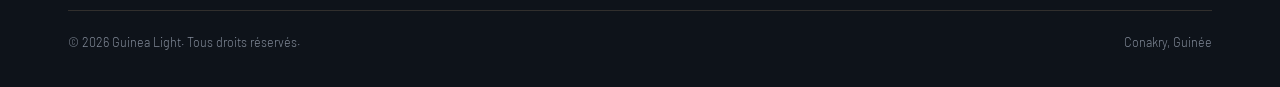
==== commit e0b7d203: "Version site.css and site.js by content hash GitHub Pages serves assets with Cache-Control: max-age=" ====
--- a/catalogue/index.html
+++ b/catalogue/index.html
@@ -32,7 +32,7 @@
 <link rel="preconnect" href="https://fonts.googleapis.com" />
 <link rel="preconnect" href="https://fonts.gstatic.com" crossorigin />
 <link href="https://fonts.googleapis.com/css2?family=Cinzel:wght@400;500;600&family=Cormorant+Garamond:ital,wght@0,400;0,500;0,600;1,400;1,500&family=Barlow:wght@300;400;500;600&display=swap" rel="stylesheet" />
-<link rel="stylesheet" href="/assets/site.css" />
+<link rel="stylesheet" href="/assets/site.css?v=055ae79c" />
 <script type="application/ld+json">
 {
   "@context": "https://schema.org",
@@ -124,6 +124,6 @@
   <span class="wa__icon"><svg viewBox="0 0 24 24" width="23" height="23" fill="#fff" aria-hidden="true"><path d="M12.04 2C6.6 2 2.2 6.4 2.2 11.84c0 1.74.46 3.44 1.32 4.94L2 22l5.36-1.4a9.84 9.84 0 0 0 4.68 1.2h.01c5.43 0 9.84-4.4 9.84-9.84C21.89 6.4 17.48 2 12.04 2Zm5.75 14.02c-.24.68-1.42 1.3-1.96 1.35-.5.05-.96.07-1.66-.18-2.27-.83-4.5-2.62-5.9-5.24-.5-.94-.7-1.7-.66-2.36.04-.62.5-1.62 1.02-1.9.2-.1.42-.13.62-.1.2.02.36.06.5.36.18.4.63 1.55.68 1.66.06.12.1.26.02.42-.08.16-.15.26-.3.42l-.22.26c-.12.14-.16.25-.07.42.4.78.94 1.44 1.62 2 .55.46 1.13.8 1.79 1.06.18.07.31.05.44-.09.12-.14.5-.6.64-.8.13-.2.27-.24.44-.17.18.06 1.42.66 1.66.78.24.12.4.18.46.28.06.1.06.6-.12 1.13Z"/></svg></span>
   <span class="wa__txt"><b>Écrivez-nous</b><span>Réponse rapide sur WhatsApp</span></span>
 </a>
-<script src="/assets/site.js" defer></script>
+<script src="/assets/site.js?v=2fbb0991" defer></script>
 </body>
 </html>
--- a/assets/site.css
+++ b/assets/site.css
@@ -13,7 +13,7 @@
 html{scroll-behavior:smooth;overflow-x:hidden}
 body{background:var(--ink);color:var(--text);font-family:var(--sans);font-weight:300;line-height:1.6;-webkit-font-smoothing:antialiased;overflow-x:hidden}
 a{color:inherit;text-decoration:none}
-img{max-width:100%;display:block}
+img{max-width:100%;height:auto;display:block}  /* height:auto or the HTML height attr pins it and distorts */
 ::selection{background:var(--gold-deep);color:var(--ink)}
 .wrap{max-width:var(--maxw);margin:0 auto;padding:0 28px}
 .display{font-family:var(--serif);font-weight:500;line-height:1.08;color:var(--gold-hi)}
@@ -62,9 +62,23 @@
 .phero__row{display:flex;justify-content:space-between;align-items:flex-end;gap:34px;flex-wrap:wrap}
 
 /* ---------- home hero ---------- */
-.hero{min-height:100svh;display:flex;align-items:center;justify-content:center;text-align:center;position:relative;overflow:hidden;padding:130px 0 90px}
+.hero{min-height:min(100svh,880px);display:flex;align-items:center;justify-content:center;text-align:center;position:relative;overflow:hidden;padding:120px 0 116px}
 .hero__spot{position:absolute;inset:0;pointer-events:none;transition:background .3s}
 .hero__glow{position:absolute;inset:0;background:radial-gradient(58% 80% at 50% 0,rgba(228,192,141,.20),transparent 60%);pointer-events:none}
+.hero__bg{position:absolute;inset:0;overflow:hidden}
+.hero__bg img{position:absolute;inset:0;width:100%;height:100%;object-fit:cover;opacity:0;animation:gl-cross 36s ease-in-out infinite}
+.hero__bg img:nth-child(2){animation-delay:9s}
+.hero__bg img:nth-child(3){animation-delay:18s}
+.hero__bg img:nth-child(4){animation-delay:27s}
+@keyframes gl-cross{
+  0%{opacity:0;transform:scale(1.04)}
+  4%{opacity:.42}
+  22%{opacity:.42}
+  27%{opacity:0}
+  100%{opacity:0;transform:scale(1.15)}
+}
+/* keeps the logo and headline readable over the photography */
+.hero__scrim{position:absolute;inset:0;pointer-events:none;background:linear-gradient(180deg,rgba(10,13,18,.86),rgba(10,13,18,.62) 42%,rgba(10,13,18,.80) 78%,var(--ink))}
 .hero .wrap{position:relative;z-index:2}
 .hero__logo{width:min(430px,74vw);margin:0 auto 6px;filter:drop-shadow(0 14px 60px rgba(228,192,141,.22))}
 .hero__kicker{display:block;font-family:var(--roman);font-size:.68rem;letter-spacing:.3em;text-transform:uppercase;color:var(--gold-deep);margin:14px 0 8px}
@@ -274,6 +288,7 @@
 }
 @media(max-width:560px){
   .wrap{padding:0 20px}
+  .scroll-hint{display:none}   /* no room for it beside stacked CTAs */
   .hero__cta{flex-direction:column;align-items:stretch}
   .hero__cta .btn{justify-content:center}
   .form{padding:26px 20px}
@@ -284,4 +299,6 @@
 @media(prefers-reduced-motion:reduce){
   *{animation:none!important;transition:none!important;scroll-behavior:auto!important}
   [data-reveal],.stagger > *{opacity:1!important;transform:none!important}
-}
+  .hero__bg img{opacity:0}
+  .hero__bg img:first-child{opacity:.42}
+}
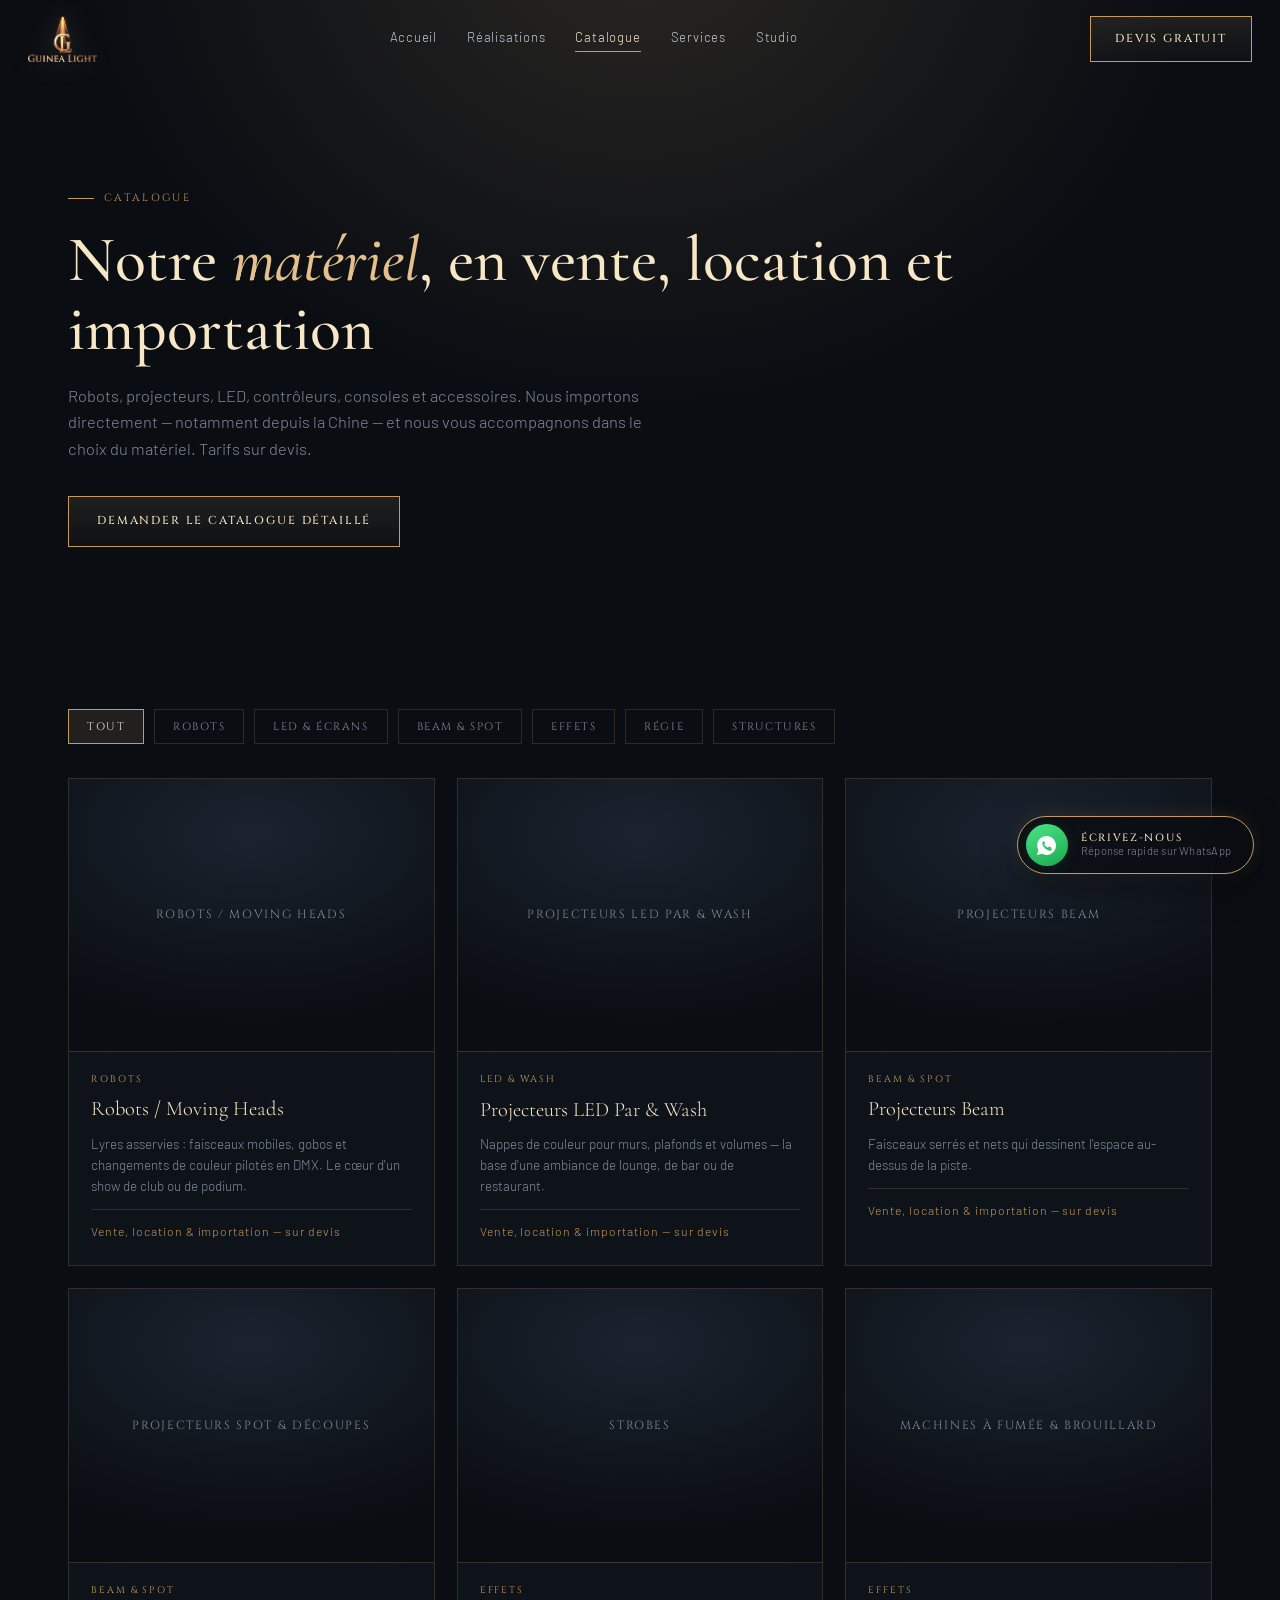
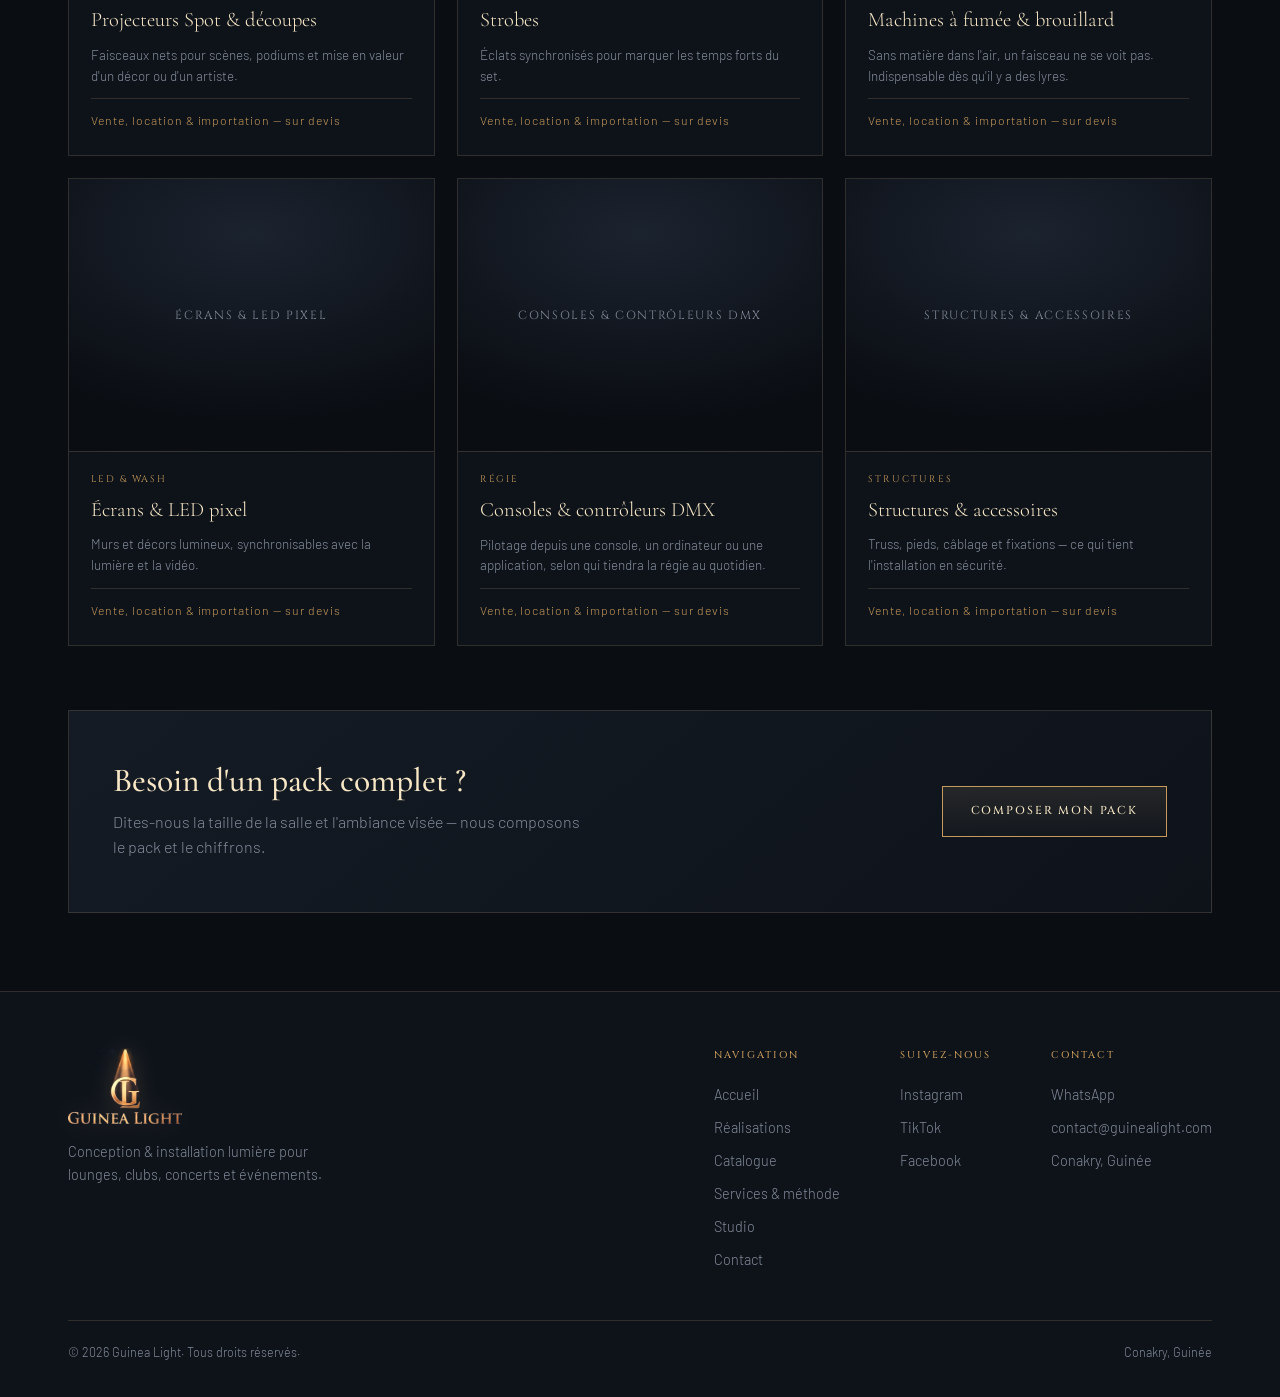
==== commit 9c80f15f: "Replace mockup services and catalogue with the real offering The six services were the design mockup" ====
--- a/catalogue/index.html
+++ b/catalogue/index.html
@@ -5,7 +5,7 @@
 <meta charset="UTF-8" />
 <meta name="viewport" content="width=device-width, initial-scale=1.0" />
 <title>Catalogue matériel lumière — vente &amp; location | Guinea Light</title>
-<meta name="description" content="Lyres, barres LED, murs LED pixel, lasers, machines à effets, consoles DMX et structures — en vente et en location à Conakry. Tarifs sur devis." />
+<meta name="description" content="Robots (moving heads), projecteurs LED, Beam, Spot, strobes, écrans, consoles DMX et structures — vente, location et importation directe. Conseil sur le choix du matériel." />
 <link rel="canonical" href="https://www.guinealight.com/catalogue/" />
 <meta name="robots" content="index, follow, max-image-preview:large, max-snippet:-1, max-video-preview:-1" />
 <meta name="theme-color" content="#0A0D12" />
@@ -20,14 +20,14 @@
 <meta property="og:locale" content="fr_FR" />
 <meta property="og:url" content="https://www.guinealight.com/catalogue/" />
 <meta property="og:title" content="Catalogue matériel lumière — vente &amp; location | Guinea Light" />
-<meta property="og:description" content="Lyres, barres LED, murs LED pixel, lasers, machines à effets, consoles DMX et structures — en vente et en location à Conakry. Tarifs sur devis." />
+<meta property="og:description" content="Robots (moving heads), projecteurs LED, Beam, Spot, strobes, écrans, consoles DMX et structures — vente, location et importation directe. Conseil sur le choix du matériel." />
 <meta property="og:image" content="https://www.guinealight.com/og-image.jpg" />
 <meta property="og:image:width" content="1200" />
 <meta property="og:image:height" content="630" />
 <meta property="og:image:alt" content="Logo Guinea Light — monogramme GL doré sous un faisceau de lumière" />
 <meta name="twitter:card" content="summary_large_image" />
 <meta name="twitter:title" content="Catalogue matériel lumière — vente &amp; location | Guinea Light" />
-<meta name="twitter:description" content="Lyres, barres LED, murs LED pixel, lasers, machines à effets, consoles DMX et structures — en vente et en location à Conakry. Tarifs sur devis." />
+<meta name="twitter:description" content="Robots (moving heads), projecteurs LED, Beam, Spot, strobes, écrans, consoles DMX et structures — vente, location et importation directe. Conseil sur le choix du matériel." />
 <meta name="twitter:image" content="https://www.guinealight.com/og-image.jpg" />
 <link rel="preconnect" href="https://fonts.googleapis.com" />
 <link rel="preconnect" href="https://fonts.gstatic.com" crossorigin />
@@ -75,15 +75,15 @@
 <section class="phero"><div class="wrap"><div class="phero__row">
   <div>
     <div class="eyebrow"><i></i><span>Catalogue</span></div>
-    <h1 class="display">Notre <em>matériel</em>, en vente et en location</h1>
-    <p class="lede">Un parc entretenu et testé avant chaque sortie. Tarifs sur devis, selon durée et volume.</p>
+    <h1 class="display">Notre <em>matériel</em>, en vente, location et importation</h1>
+    <p class="lede">Robots, projecteurs, LED, contrôleurs, consoles et accessoires. Nous importons directement — notamment depuis la Chine — et nous vous accompagnons dans le choix du matériel. Tarifs sur devis.</p>
   </div>
-  <a class="btn" href="/contact/">Recevoir le catalogue PDF</a>
+  <a class="btn" href="/contact/">Demander le catalogue détaillé</a>
 </div></div></section>
 
 <section class="sec sec--tight"><div class="wrap">
-  <div class="chips" data-filter-for="prod-grid"><button class="chip" type="button" data-key="all" aria-pressed="true">Tout</button><button class="chip" type="button" data-key="lyre" aria-pressed="false">Lyres</button><button class="chip" type="button" data-key="led" aria-pressed="false">LED &amp; wash</button><button class="chip" type="button" data-key="laser" aria-pressed="false">Lasers &amp; effets</button><button class="chip" type="button" data-key="dmx" aria-pressed="false">Régie DMX</button><button class="chip" type="button" data-key="truss" aria-pressed="false">Structures</button></div>
-  <div class="grid-prod stagger" id="prod-grid"><article class="prod" data-type="lyre"><div class="prod__img">Lyre Beam 230</div><div class="prod__meta"><div class="prod__cat">Lyres</div><div class="prod__name">Lyre Beam 230</div><div class="prod__specs">7R · 16 canaux DMX · rotation 540°/270° · 8,5 kg</div><div class="prod__mode">Vente &amp; location — sur devis</div></div></article><article class="prod" data-type="lyre"><div class="prod__img">Lyre Wash 19×15 W</div><div class="prod__meta"><div class="prod__cat">Lyres</div><div class="prod__name">Lyre Wash 19×15 W</div><div class="prod__specs">RGBW · zoom 4–60° · pixel control · 11 kg</div><div class="prod__mode">Vente &amp; location — sur devis</div></div></article><article class="prod" data-type="led"><div class="prod__img">Barre LED 18×12 W</div><div class="prod__meta"><div class="prod__cat">LED &amp; wash</div><div class="prod__name">Barre LED 18×12 W</div><div class="prod__specs">RGBWA+UV · faisceau 25° · IP65 · 6,2 kg</div><div class="prod__mode">Vente &amp; location — sur devis</div></div></article><article class="prod" data-type="led"><div class="prod__img">Mur LED P3.9 pixel</div><div class="prod__meta"><div class="prod__cat">LED &amp; wash</div><div class="prod__name">Mur LED P3.9 pixel</div><div class="prod__specs">Dalles 500×500 · pitch 3,9 mm · Novastar</div><div class="prod__mode">Location — sur devis</div></div></article><article class="prod" data-type="laser"><div class="prod__img">Laser RGB 3 W</div><div class="prod__meta"><div class="prod__cat">Lasers &amp; effets</div><div class="prod__name">Laser RGB 3 W</div><div class="prod__specs">ILDA · 30 kpps · classe 4 · sécurité faisceau</div><div class="prod__mode">Location — sur devis</div></div></article><article class="prod" data-type="laser"><div class="prod__img">Machine à brouillard 1500 W</div><div class="prod__meta"><div class="prod__cat">Lasers &amp; effets</div><div class="prod__name">Machine à brouillard 1500 W</div><div class="prod__specs">DMX · réservoir 5 L · sortie haute densité</div><div class="prod__mode">Vente &amp; location — sur devis</div></div></article><article class="prod" data-type="dmx"><div class="prod__img">Console DMX 512</div><div class="prod__meta"><div class="prod__cat">Régie DMX</div><div class="prod__name">Console DMX 512</div><div class="prod__specs">2 univers · Art-Net · 48 faders · alim. secourue</div><div class="prod__mode">Vente — sur devis</div></div></article><article class="prod" data-type="dmx"><div class="prod__img">Splitter DMX 8 sorties</div><div class="prod__meta"><div class="prod__cat">Régie DMX</div><div class="prod__name">Splitter DMX 8 sorties</div><div class="prod__specs">Isolation optique · XLR 5 broches · rack 1U</div><div class="prod__mode">Vente — sur devis</div></div></article><article class="prod" data-type="truss"><div class="prod__img">Truss alu 300 × 3 m</div><div class="prod__meta"><div class="prod__cat">Structures</div><div class="prod__name">Truss alu 300 × 3 m</div><div class="prod__specs">Quadri 300 mm · CMU 400 kg · embases lestées</div><div class="prod__mode">Vente &amp; location — sur devis</div></div></article><article class="prod" data-type="truss"><div class="prod__img">Pied de levage 4,5 m</div><div class="prod__meta"><div class="prod__cat">Structures</div><div class="prod__name">Pied de levage 4,5 m</div><div class="prod__specs">Charge 80 kg · treuil manuel · base large</div><div class="prod__mode">Location — sur devis</div></div></article></div>
+  <div class="chips" data-filter-for="prod-grid"><button class="chip" type="button" data-key="all" aria-pressed="true">Tout</button><button class="chip" type="button" data-key="robot" aria-pressed="false">Robots</button><button class="chip" type="button" data-key="led" aria-pressed="false">LED &amp; écrans</button><button class="chip" type="button" data-key="beam" aria-pressed="false">Beam &amp; spot</button><button class="chip" type="button" data-key="effet" aria-pressed="false">Effets</button><button class="chip" type="button" data-key="regie" aria-pressed="false">Régie</button><button class="chip" type="button" data-key="acc" aria-pressed="false">Structures</button></div>
+  <div class="grid-prod stagger" id="prod-grid"><article class="prod" data-type="robot"><div class="prod__img">Robots / Moving Heads</div><div class="prod__meta"><div class="prod__cat">Robots</div><div class="prod__name">Robots / Moving Heads</div><div class="prod__specs">Lyres asservies : faisceaux mobiles, gobos et changements de couleur pilotés en DMX. Le cœur d'un show de club ou de podium.</div><div class="prod__mode">Vente, location &amp; importation — sur devis</div></div></article><article class="prod" data-type="led"><div class="prod__img">Projecteurs LED Par &amp; Wash</div><div class="prod__meta"><div class="prod__cat">LED &amp; wash</div><div class="prod__name">Projecteurs LED Par &amp; Wash</div><div class="prod__specs">Nappes de couleur pour murs, plafonds et volumes — la base d'une ambiance de lounge, de bar ou de restaurant.</div><div class="prod__mode">Vente, location &amp; importation — sur devis</div></div></article><article class="prod" data-type="beam"><div class="prod__img">Projecteurs Beam</div><div class="prod__meta"><div class="prod__cat">Beam &amp; spot</div><div class="prod__name">Projecteurs Beam</div><div class="prod__specs">Faisceaux serrés et nets qui dessinent l'espace au-dessus de la piste.</div><div class="prod__mode">Vente, location &amp; importation — sur devis</div></div></article><article class="prod" data-type="beam"><div class="prod__img">Projecteurs Spot &amp; découpes</div><div class="prod__meta"><div class="prod__cat">Beam &amp; spot</div><div class="prod__name">Projecteurs Spot &amp; découpes</div><div class="prod__specs">Faisceaux nets pour scènes, podiums et mise en valeur d'un décor ou d'un artiste.</div><div class="prod__mode">Vente, location &amp; importation — sur devis</div></div></article><article class="prod" data-type="effet"><div class="prod__img">Strobes</div><div class="prod__meta"><div class="prod__cat">Effets</div><div class="prod__name">Strobes</div><div class="prod__specs">Éclats synchronisés pour marquer les temps forts du set.</div><div class="prod__mode">Vente, location &amp; importation — sur devis</div></div></article><article class="prod" data-type="effet"><div class="prod__img">Machines à fumée &amp; brouillard</div><div class="prod__meta"><div class="prod__cat">Effets</div><div class="prod__name">Machines à fumée &amp; brouillard</div><div class="prod__specs">Sans matière dans l'air, un faisceau ne se voit pas. Indispensable dès qu'il y a des lyres.</div><div class="prod__mode">Vente, location &amp; importation — sur devis</div></div></article><article class="prod" data-type="led"><div class="prod__img">Écrans &amp; LED pixel</div><div class="prod__meta"><div class="prod__cat">LED &amp; wash</div><div class="prod__name">Écrans &amp; LED pixel</div><div class="prod__specs">Murs et décors lumineux, synchronisables avec la lumière et la vidéo.</div><div class="prod__mode">Vente, location &amp; importation — sur devis</div></div></article><article class="prod" data-type="regie"><div class="prod__img">Consoles &amp; contrôleurs DMX</div><div class="prod__meta"><div class="prod__cat">Régie</div><div class="prod__name">Consoles &amp; contrôleurs DMX</div><div class="prod__specs">Pilotage depuis une console, un ordinateur ou une application, selon qui tiendra la régie au quotidien.</div><div class="prod__mode">Vente, location &amp; importation — sur devis</div></div></article><article class="prod" data-type="acc"><div class="prod__img">Structures &amp; accessoires</div><div class="prod__meta"><div class="prod__cat">Structures</div><div class="prod__name">Structures &amp; accessoires</div><div class="prod__specs">Truss, pieds, câblage et fixations — ce qui tient l'installation en sécurité.</div><div class="prod__mode">Vente, location &amp; importation — sur devis</div></div></article></div>
   <div class="cta" data-reveal>
     <div>
       <h2 class="display">Besoin d'un pack complet ?</h2>
